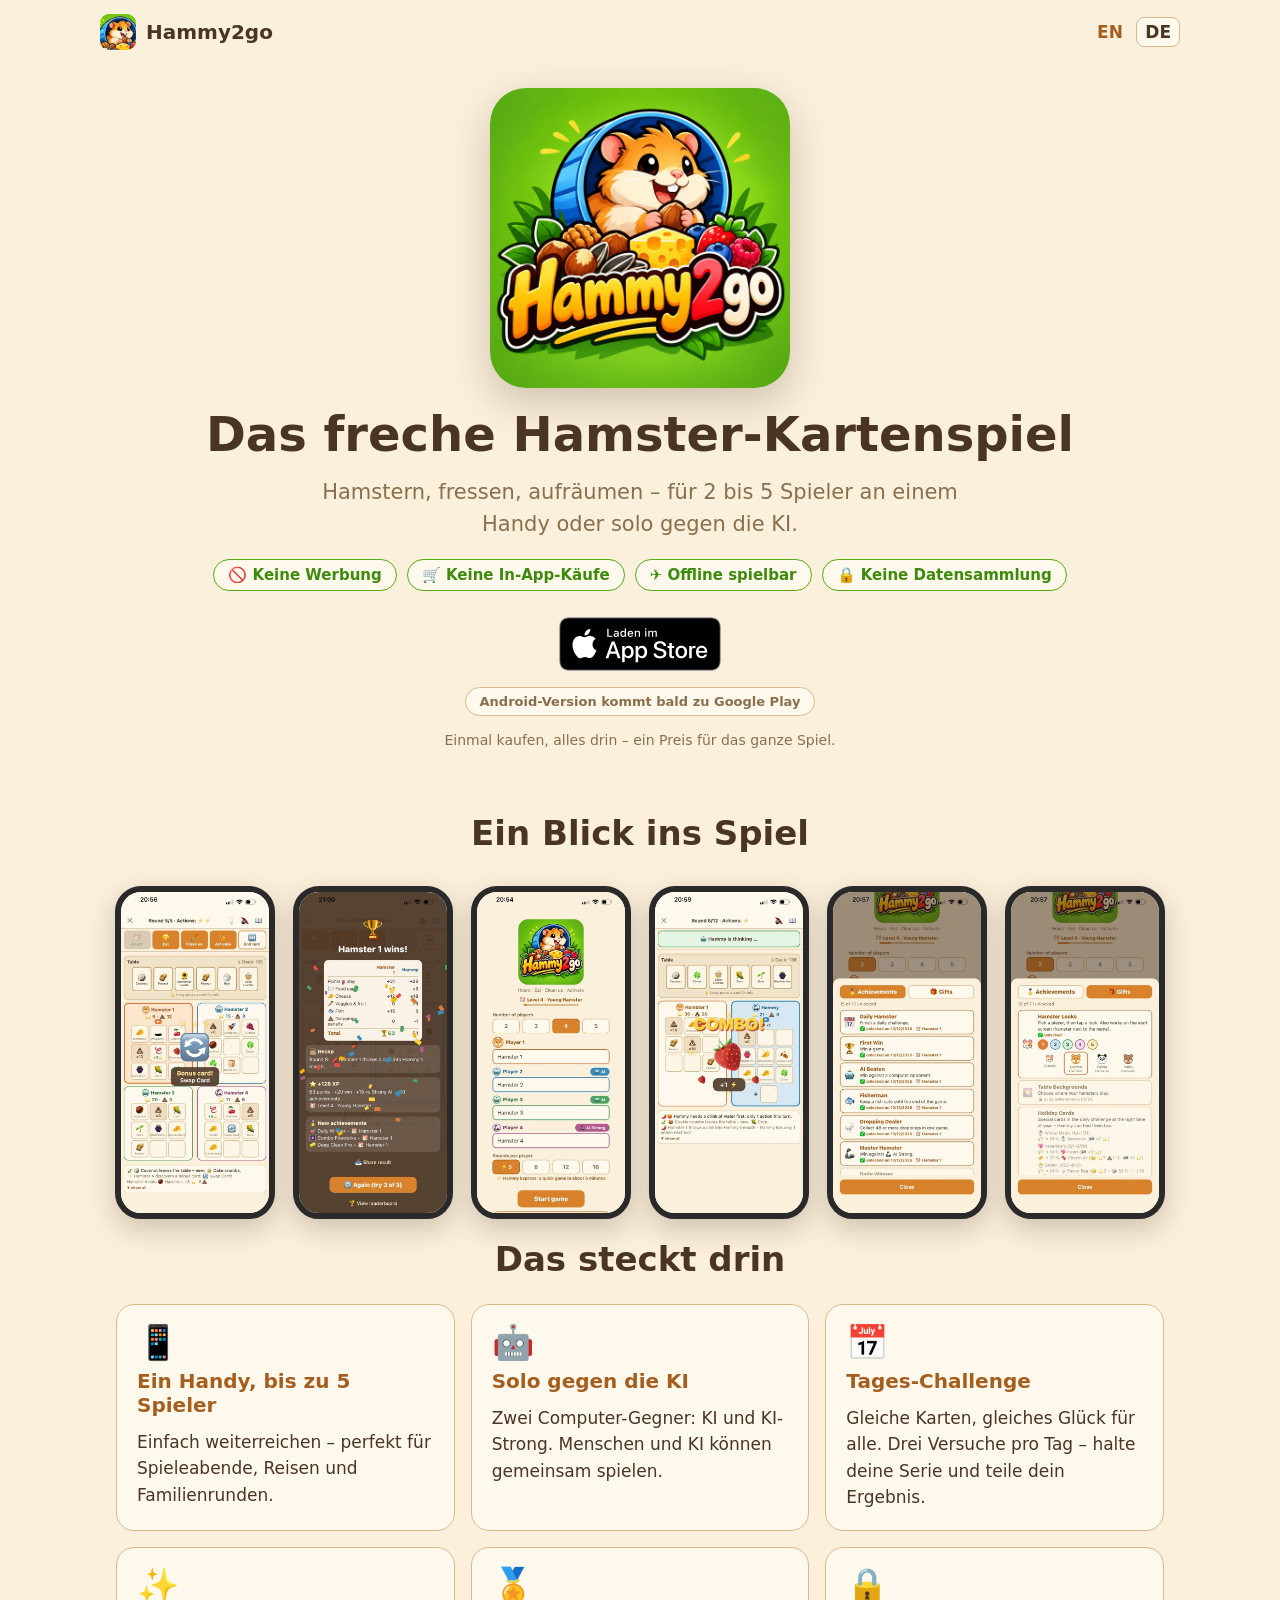
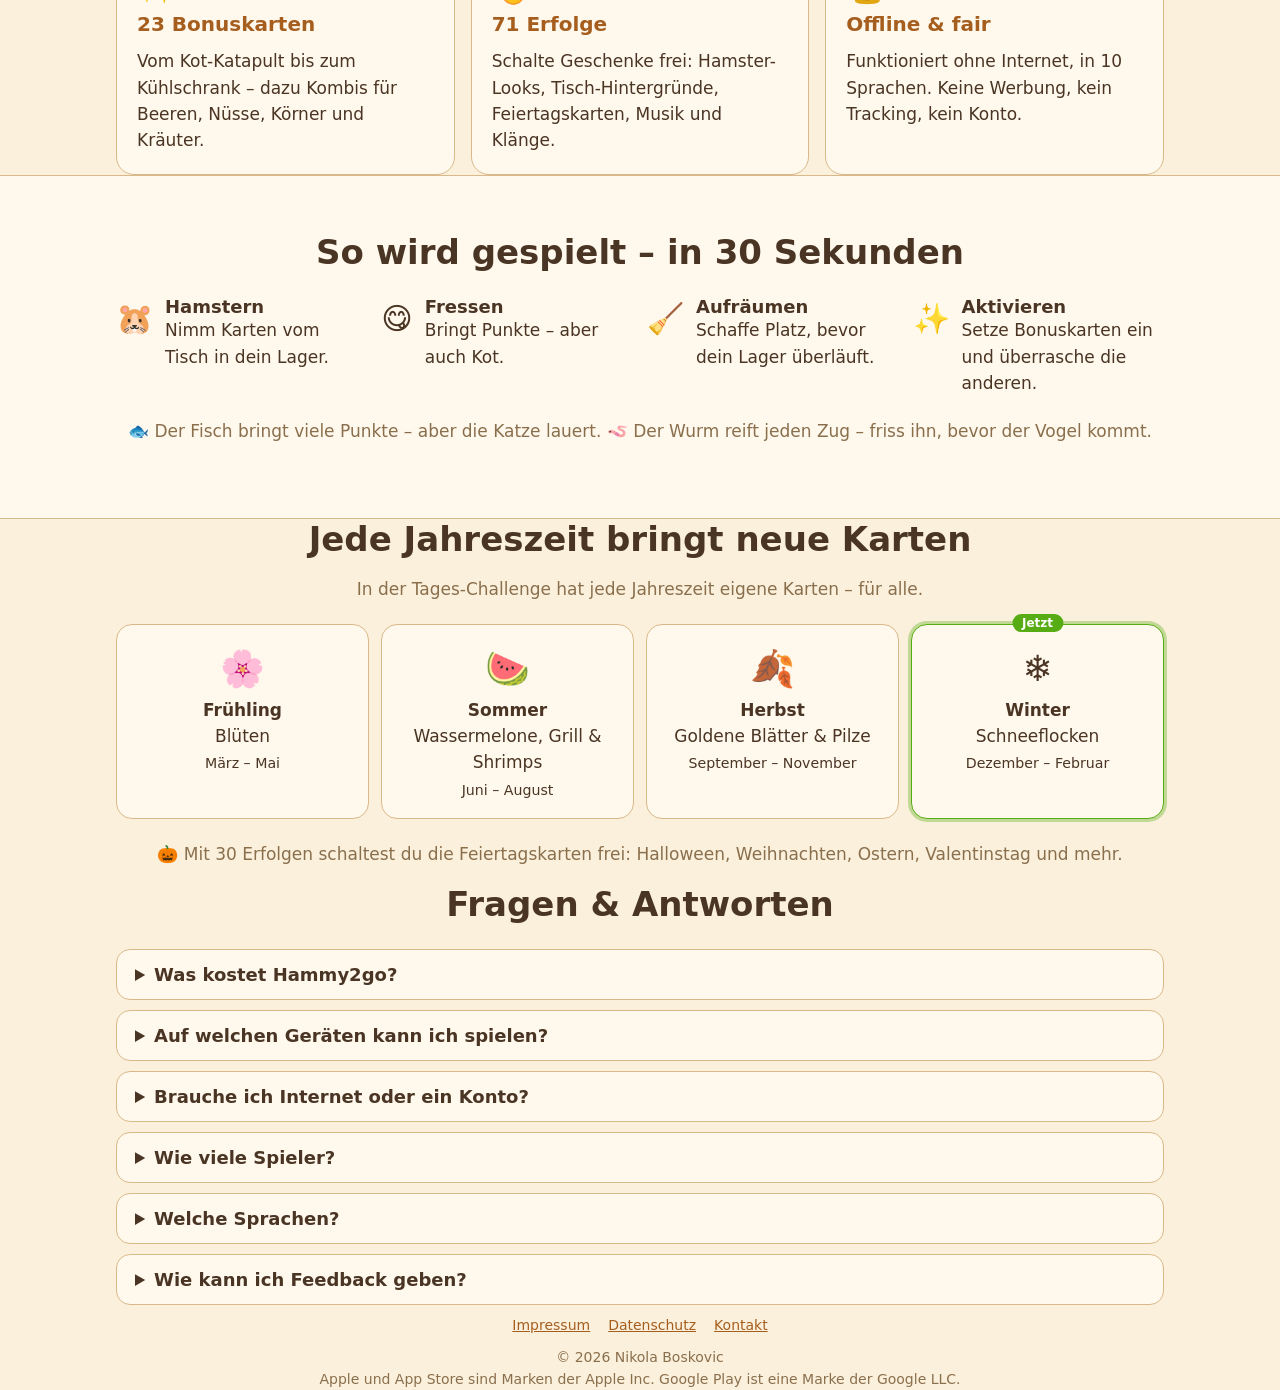
==== de/index.html @ e5826ff7 "Oben: Keine Werbung, keine In-App-Kaeufe, offline, keine Datensammlung; sitemap.xml und robots.txt C" ====
<!doctype html>
<html lang="de">
<head>
  <meta charset="utf-8">
  <meta name="viewport" content="width=device-width, initial-scale=1">
  <title>Hammy2go – das freche Hamster-Kartenspiel</title>
  <meta name="description" content="Hamstern, fressen, aufräumen: das freche Hamster-Kartenspiel für 1 bis 5 Spieler an einem Handy. Tages-Challenge, 23 Bonuskarten, offline, ohne Werbung.">
  <meta name="theme-color" content="#56ac12">
  <meta name="apple-itunes-app" content="app-id=6820655295">
  <link rel="canonical" href="https://hammy2go.com/de/">
  <link rel="alternate" hreflang="en" href="https://hammy2go.com/">
  <link rel="alternate" hreflang="de" href="https://hammy2go.com/de/">
  <link rel="alternate" hreflang="x-default" href="https://hammy2go.com/">
  <meta property="og:title" content="Hammy2go – das freche Hamster-Kartenspiel">
  <meta property="og:description" content="Hamstern, fressen, aufräumen: das freche Hamster-Kartenspiel für 1 bis 5 Spieler an einem Handy. Tages-Challenge, 23 Bonuskarten, offline, ohne Werbung.">
  <meta property="og:image" content="https://hammy2go.com/assets/og.png">
  <meta property="og:url" content="https://hammy2go.com/de/">
  <meta name="twitter:card" content="summary_large_image">
  <link rel="icon" type="image/png" sizes="32x32" href="../assets/favicon-32.png">
  <link rel="apple-touch-icon" href="../assets/icon-192.png">
  <link rel="stylesheet" href="../assets/style.css">
  
</head>
<body>
  <header class="wrap top">
    <a class="brand" href="../"><img src="../assets/icon-192.png" alt="">Hammy2go</a>
    <nav class="lang"><a href="../" hreflang="en">EN</a> <a href="../de/" hreflang="de" aria-current="true">DE</a></nav>
  </header>

  <main>
    <section class="hero wrap">
      <img class="logo" src="../assets/logo.png" alt="Hammy2go" width="300" height="300">
      <h1>Das freche Hamster-Kartenspiel</h1>
      <p class="lead">Hamstern, fressen, aufräumen – für 2 bis 5 Spieler an einem Handy oder solo gegen die KI.</p>
      <ul class="perks">
        <li><span aria-hidden="true">🚫</span> Keine Werbung</li>
        <li><span aria-hidden="true">🛒</span> Keine In-App-Käufe</li>
        <li><span aria-hidden="true">✈️</span> Offline spielbar</li>
        <li><span aria-hidden="true">🔒</span> Keine Datensammlung</li>
      </ul>
      <div class="stores">
        <a class="badge ios" href="https://apps.apple.com/app/id6820655295"><img src="../assets/badges/appstore-de.svg" alt="Laden im App Store" height="54"></a>
        <span class="badge android soon"><span class="soon-tag">Android-Version kommt bald zu Google Play</span></span>
      </div>
      <p class="price">Einmal kaufen, alles drin – ein Preis für das ganze Spiel.</p>
    </section>

    <section class="wrap" aria-labelledby="shots">
      <h2 id="shots">Ein Blick ins Spiel</h2>
      <div class="shots">
        <img src="../assets/shots/01.jpg" alt="Partie mit vier Hamstern" width="540" height="1171" loading="lazy">
        <img src="../assets/shots/02.jpg" alt="Sieg mit Konfetti" width="540" height="1171" loading="lazy">
        <img src="../assets/shots/03.jpg" alt="Startbildschirm" width="540" height="1171" loading="lazy">
        <img src="../assets/shots/04.jpg" alt="Beeren-Kombi" width="540" height="1171" loading="lazy">
        <img src="../assets/shots/05.jpg" alt="Erfolge" width="540" height="1171" loading="lazy">
        <img src="../assets/shots/06.jpg" alt="Geschenke" width="540" height="1171" loading="lazy">
      </div>
    </section>

    <section class="wrap" aria-labelledby="features">
      <h2 id="features">Das steckt drin</h2>
      <div class="grid">
        <div class="tile"><div class="em">📱</div><h3>Ein Handy, bis zu 5 Spieler</h3><p>Einfach weiterreichen – perfekt für Spieleabende, Reisen und Familienrunden.</p></div>
        <div class="tile"><div class="em">🤖</div><h3>Solo gegen die KI</h3><p>Zwei Computer-Gegner: KI und KI-Strong. Menschen und KI können gemeinsam spielen.</p></div>
        <div class="tile"><div class="em">📅</div><h3>Tages-Challenge</h3><p>Gleiche Karten, gleiches Glück für alle. Drei Versuche pro Tag – halte deine Serie und teile dein Ergebnis.</p></div>
        <div class="tile"><div class="em">✨</div><h3>23 Bonuskarten</h3><p>Vom Kot-Katapult bis zum Kühlschrank – dazu Kombis für Beeren, Nüsse, Körner und Kräuter.</p></div>
        <div class="tile"><div class="em">🏅</div><h3>71 Erfolge</h3><p>Schalte Geschenke frei: Hamster-Looks, Tisch-Hintergründe, Feiertagskarten, Musik und Klänge.</p></div>
        <div class="tile"><div class="em">🔒</div><h3>Offline & fair</h3><p>Funktioniert ohne Internet, in 10 Sprachen. Keine Werbung, kein Tracking, kein Konto.</p></div>
      </div>
    </section>

    <section class="howto" aria-labelledby="how">
      <div class="wrap">
        <h2 id="how">So wird gespielt – in 30 Sekunden</h2>
        <div class="steps">
          <div class="step"><span class="em">🐹</span><span><b>Hamstern</b>Nimm Karten vom Tisch in dein Lager.</span></div>
          <div class="step"><span class="em">😋</span><span><b>Fressen</b>Bringt Punkte – aber auch Kot.</span></div>
          <div class="step"><span class="em">🧹</span><span><b>Aufräumen</b>Schaffe Platz, bevor dein Lager überläuft.</span></div>
          <div class="step"><span class="em">✨</span><span><b>Aktivieren</b>Setze Bonuskarten ein und überrasche die anderen.</span></div>
        </div>
        <p class="note">🐟 Der Fisch bringt viele Punkte – aber die Katze lauert. 🪱 Der Wurm reift jeden Zug – friss ihn, bevor der Vogel kommt.</p>
      </div>
    </section>

    <section class="wrap" aria-labelledby="seasons">
      <h2 id="seasons">Jede Jahreszeit bringt neue Karten</h2>
      <p class="note" style="margin:-8px 0 22px">In der Tages-Challenge hat jede Jahreszeit eigene Karten – für alle.</p>
      <div class="seasons">
        <div class="season" data-season="spring"><span class="now-tag">Jetzt</span><div class="em">🌸</div><b>Frühling</b>Blüten<br><small>März – Mai</small></div>
        <div class="season" data-season="summer"><span class="now-tag">Jetzt</span><div class="em">🍉</div><b>Sommer</b>Wassermelone, Grill & Shrimps<br><small>Juni – August</small></div>
        <div class="season" data-season="autumn"><span class="now-tag">Jetzt</span><div class="em">🍂</div><b>Herbst</b>Goldene Blätter & Pilze<br><small>September – November</small></div>
        <div class="season" data-season="winter"><span class="now-tag">Jetzt</span><div class="em">❄️</div><b>Winter</b>Schneeflocken<br><small>Dezember – Februar</small></div>
      </div>
      <p class="note">🎃 Mit 30 Erfolgen schaltest du die Feiertagskarten frei: Halloween, Weihnachten, Ostern, Valentinstag und mehr.</p>
    </section>

    <section class="wrap" aria-labelledby="faq">
      <h2 id="faq">Fragen & Antworten</h2>
      <details><summary>Was kostet Hammy2go?</summary><p>Du kaufst es einmal (2,99 € in Deutschland, Preise je nach Land). Alles ist drin – keine Werbung, keine In-App-Käufe.</p></details>
      <details><summary>Auf welchen Geräten kann ich spielen?</summary><p>Hammy2go gibt es für das iPhone. Die Android-Version kommt bald zu Google Play.</p></details>
      <details><summary>Brauche ich Internet oder ein Konto?</summary><p>Nein. Hammy2go funktioniert komplett offline und erhebt keine Daten. Dein Fortschritt bleibt auf deinem Gerät.</p></details>
      <details><summary>Wie viele Spieler?</summary><p>1 bis 5: solo gegen die KI oder 2 bis 5 an einem Gerät – Menschen und KI lassen sich mischen.</p></details>
      <details><summary>Welche Sprachen?</summary><p>Deutsch, English, Srpski, Français, Español, Italiano, 日本語, Русский, Türkçe, 한국어. Das Spiel startet in der Sprache deines Handys.</p></details>
      <details><summary>Wie kann ich Feedback geben?</summary><p>Wir freuen uns über deine Nachricht: <a href="mailto:info@hammy2go.com">info@hammy2go.com</a></p></details>
    </section>
  </main>

  <footer class="wrap">
    <nav>
      <a href="https://farmaceutunemackoj.de/impressum/">Impressum</a>
      <a href="https://farmaceutunemackoj.github.io/hammy2go-privacy/">Datenschutz</a>
      <a href="mailto:info@hammy2go.com">Kontakt</a>
    </nav>
    <div>© 2026 Nikola Boskovic</div>
    <div>Apple und App Store sind Marken der Apple Inc. Google Play ist eine Marke der Google LLC.</div>
  </footer>
  <script src="../assets/site.js"></script>
</body>
</html>
---- assets/style.css ----
/* Hammy2go – Webseite. Farben wie im Spiel (src/ui/theme.ts). Keine externen Schriften. */
:root {
  --bg: #fbf0dc;
  --panel: #fff8ec;
  --border: #d9b98a;
  --accent: #d9822b;
  --accent-dark: #a65e1e;
  --green: #56ac12;
  --green-dark: #3e8a0c;
  --text: #4a3524;
  --text-soft: #8a6f4d;
  --round: ui-rounded, "SF Pro Rounded", "Hiragino Maru Gothic ProN", system-ui, -apple-system, "Segoe UI", Roboto, sans-serif;
  --sans: system-ui, -apple-system, "Segoe UI", Roboto, Helvetica, Arial, sans-serif;
}
* { box-sizing: border-box; }
html { scroll-behavior: smooth; }
body { margin: 0; background: var(--bg); color: var(--text); font: 17px/1.55 var(--sans); }
a { color: var(--accent-dark); }
img { max-width: 100%; height: auto; display: block; }
.wrap { max-width: 1080px; margin: 0 auto; padding: 0 16px; }
h1, h2, h3 { font-family: var(--round); line-height: 1.2; margin: 0 0 12px; }
h2 { font-size: clamp(26px, 4vw, 34px); text-align: center; margin-bottom: 24px; }
section { padding: 56px 0; }

/* Kopfleiste */
.top { display: flex; justify-content: space-between; align-items: center; padding: 14px 0; }
.brand { display: flex; align-items: center; gap: 10px; font: 800 20px var(--round); color: var(--text); text-decoration: none; }
.brand img { width: 36px; height: 36px; border-radius: 9px; }
.lang a { font-weight: 700; text-decoration: none; padding: 4px 8px; border-radius: 8px; }
.lang a[aria-current="true"] { background: var(--panel); border: 1.5px solid var(--border); color: var(--text); }

/* Start */
.hero { text-align: center; padding: 24px 0 48px; }
.hero .logo { width: min(300px, 70vw); margin: 0 auto 18px; border-radius: 36px; box-shadow: 0 14px 40px rgba(74, 53, 36, 0.25); }
.hero h1 { font-size: clamp(30px, 5.5vw, 48px); }
.hero p.lead { font-size: clamp(18px, 2.4vw, 21px); color: var(--text-soft); max-width: 640px; margin: 0 auto 26px; }
.perks { list-style: none; padding: 0; margin: -8px auto 26px; display: flex; flex-wrap: wrap; justify-content: center; gap: 8px 10px; max-width: 860px; }
.perks li { background: var(--panel); border: 1.5px solid var(--green); color: var(--green-dark); border-radius: 99px;
  padding: 6px 14px; font: 800 15px var(--round); white-space: nowrap; }
.stores { display: flex; flex-wrap: wrap; gap: 16px 20px; justify-content: center; align-items: flex-start; }
.badge { display: inline-flex; flex-direction: column; align-items: center; gap: 6px; text-decoration: none; }
.badge img { height: 54px; width: auto; border-radius: 9px; }
.badge.highlight img { box-shadow: 0 0 0 4px rgba(86, 172, 18, 0.5); }
.soon-tag { font: 700 13px var(--round); color: var(--text-soft); }
.badge.soon { flex-basis: 100%; }
.badge.soon .soon-tag { background: var(--panel); border: 1.5px solid var(--border); border-radius: 99px; padding: 6px 14px; }
.badge.soon.highlight .soon-tag { border-color: var(--green); }
.price { margin-top: 14px; font-size: 14px; color: var(--text-soft); }

/* Screenshots */
.shots { display: flex; gap: 18px; overflow-x: auto; scroll-snap-type: x mandatory; padding: 8px 16px 20px; margin: 0 -16px; }
.shots img { width: 230px; flex: 0 0 auto; scroll-snap-align: center; border-radius: 26px; border: 6px solid #2a2a2a;
  box-shadow: 0 10px 28px rgba(74, 53, 36, 0.25); background: #2a2a2a; }
@media (min-width: 1100px) { .shots { justify-content: center; overflow: visible; } .shots img { width: 160px; } }

/* Kacheln */
.grid { display: grid; gap: 16px; grid-template-columns: repeat(auto-fit, minmax(280px, 1fr)); }
.tile { background: var(--panel); border: 1.5px solid var(--border); border-radius: 18px; padding: 20px; }
.tile .em { font-size: 34px; line-height: 1; margin-bottom: 10px; }
.tile h3 { font-size: 20px; color: var(--accent-dark); }
.tile p { margin: 0; }

/* So wird gespielt */
.howto { background: var(--panel); border-top: 1.5px solid var(--border); border-bottom: 1.5px solid var(--border); }
.steps { display: grid; gap: 14px; grid-template-columns: repeat(auto-fit, minmax(210px, 1fr)); }
.step { display: flex; gap: 12px; align-items: flex-start; }
.step .em { font-size: 30px; }
.step b { display: block; font: 800 18px var(--round); }
.note { text-align: center; margin-top: 22px; color: var(--text-soft); }

/* Jahreszeiten */
.seasons { display: grid; gap: 12px; grid-template-columns: repeat(auto-fit, minmax(150px, 1fr)); }
.season { text-align: center; background: var(--panel); border: 1.5px solid var(--border); border-radius: 16px; padding: 16px 10px; position: relative; }
.season .em { font-size: 36px; }
.season b { display: block; font-family: var(--round); }
.season.now { border-color: var(--green); box-shadow: 0 0 0 3px rgba(86, 172, 18, 0.35); }
.season .now-tag { display: none; position: absolute; top: -11px; left: 50%; transform: translateX(-50%); background: var(--green);
  color: #fff; font: 800 12px var(--round); padding: 2px 10px; border-radius: 99px; }
.season.now .now-tag { display: block; }

/* Fragen */
details { background: var(--panel); border: 1.5px solid var(--border); border-radius: 14px; padding: 14px 18px; margin-bottom: 10px; }
summary { cursor: pointer; font: 800 18px var(--round); }
details p { margin: 10px 0 0; }

/* Fuß */
footer { padding: 30px 0 40px; text-align: center; color: var(--text-soft); font-size: 14px; }
footer nav { display: flex; flex-wrap: wrap; justify-content: center; gap: 6px 18px; margin-bottom: 10px; }
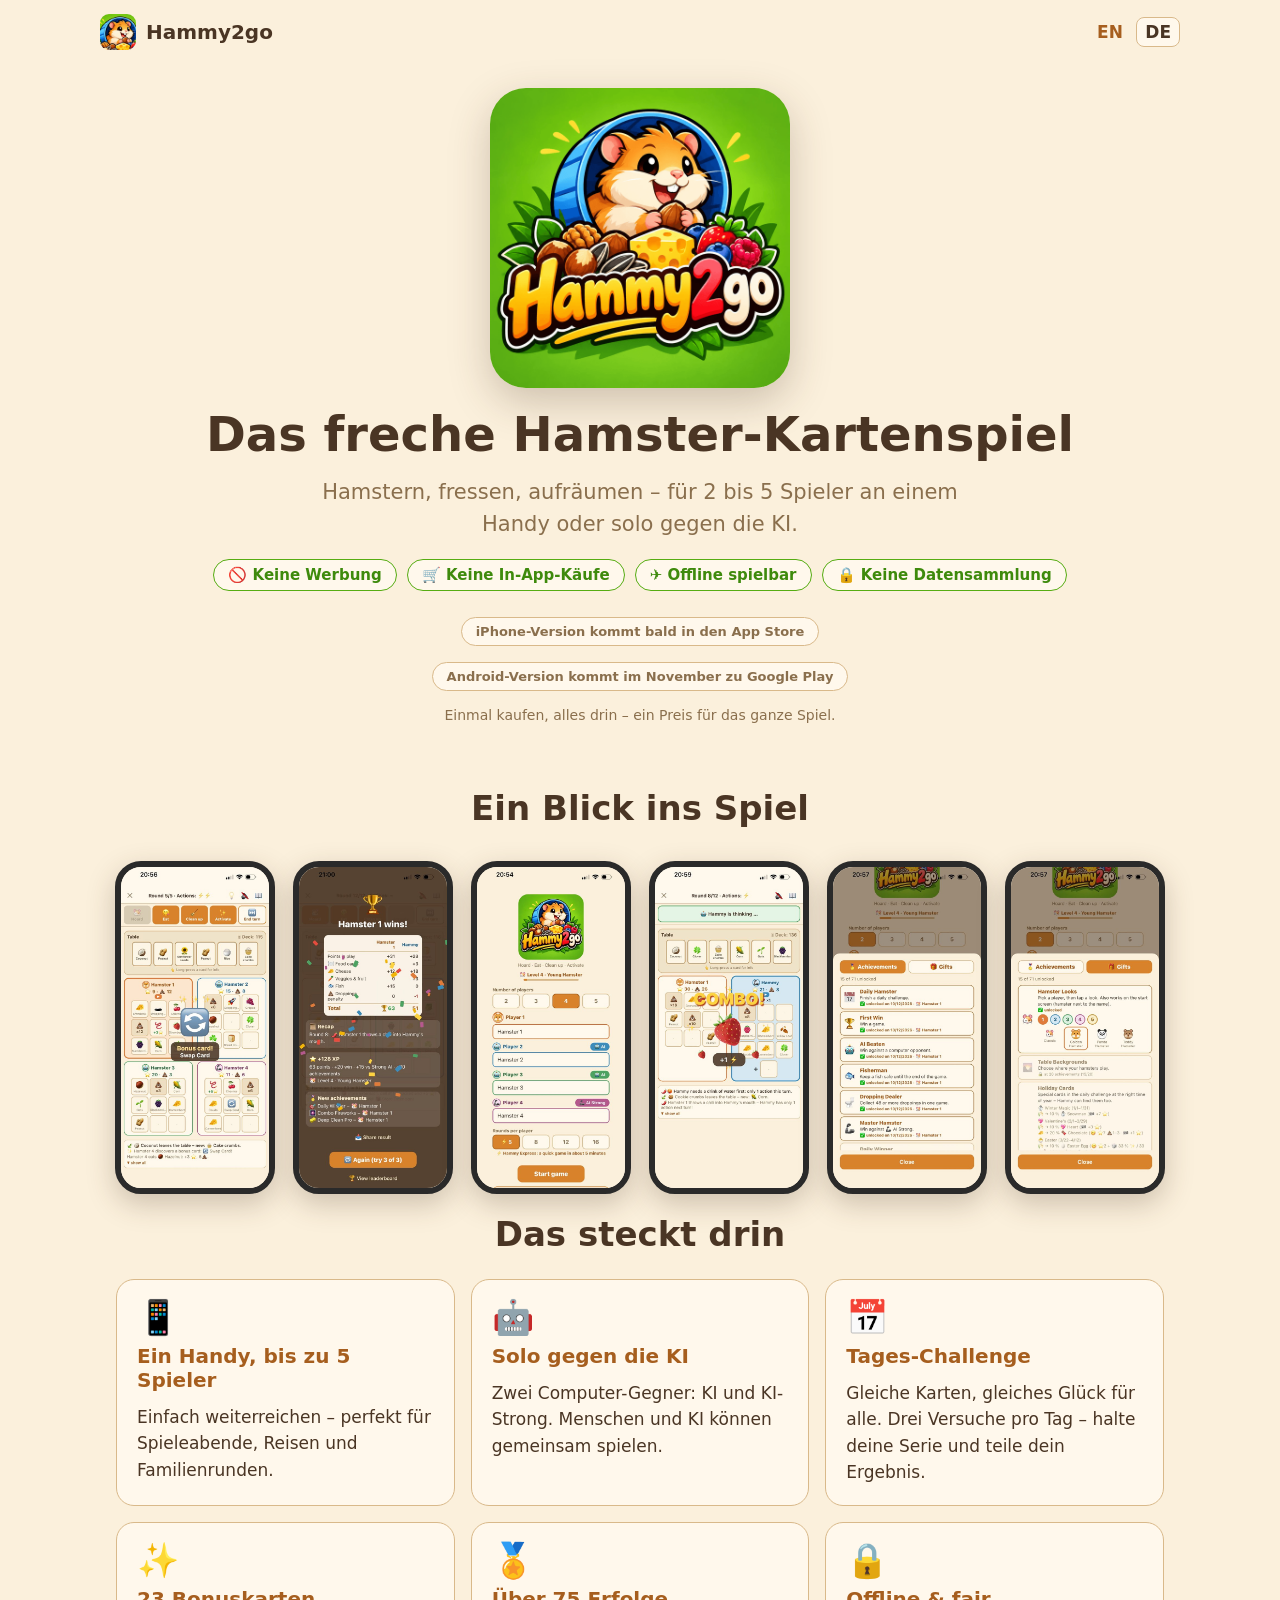
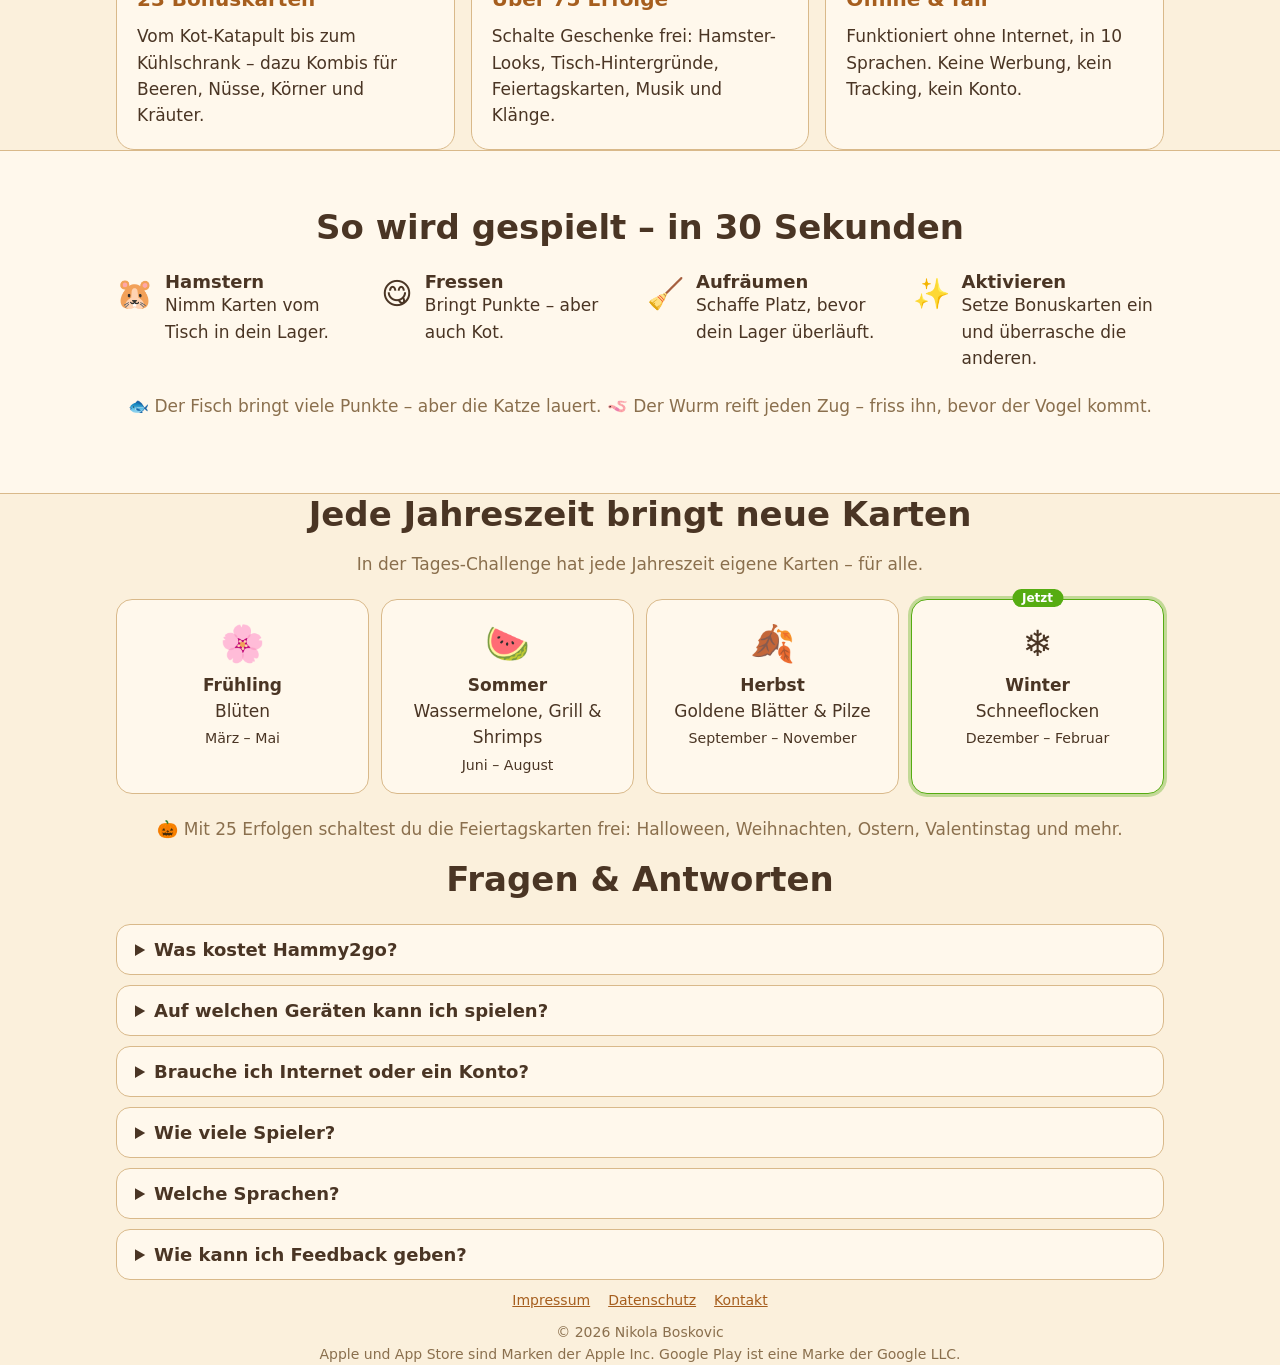
==== commit a7fd4075: "Aktueller Stand: App Store bald, Android im November, über 75 Erfolge - iPhone: Hinweis "kommt bald " ====
--- a/de/index.html
+++ b/de/index.html
@@ -39,8 +39,8 @@
         <li><span aria-hidden="true">🔒</span> Keine Datensammlung</li>
       </ul>
       <div class="stores">
-        <a class="badge ios" href="https://apps.apple.com/app/id6820655295"><img src="../assets/badges/appstore-de.svg" alt="Laden im App Store" height="54"></a>
-        <span class="badge android soon"><span class="soon-tag">Android-Version kommt bald zu Google Play</span></span>
+        <span class="badge ios soon"><span class="soon-tag">iPhone-Version kommt bald in den App Store</span></span>
+        <span class="badge android soon"><span class="soon-tag">Android-Version kommt im November zu Google Play</span></span>
       </div>
       <p class="price">Einmal kaufen, alles drin – ein Preis für das ganze Spiel.</p>
     </section>
@@ -64,7 +64,7 @@
         <div class="tile"><div class="em">🤖</div><h3>Solo gegen die KI</h3><p>Zwei Computer-Gegner: KI und KI-Strong. Menschen und KI können gemeinsam spielen.</p></div>
         <div class="tile"><div class="em">📅</div><h3>Tages-Challenge</h3><p>Gleiche Karten, gleiches Glück für alle. Drei Versuche pro Tag – halte deine Serie und teile dein Ergebnis.</p></div>
         <div class="tile"><div class="em">✨</div><h3>23 Bonuskarten</h3><p>Vom Kot-Katapult bis zum Kühlschrank – dazu Kombis für Beeren, Nüsse, Körner und Kräuter.</p></div>
-        <div class="tile"><div class="em">🏅</div><h3>71 Erfolge</h3><p>Schalte Geschenke frei: Hamster-Looks, Tisch-Hintergründe, Feiertagskarten, Musik und Klänge.</p></div>
+        <div class="tile"><div class="em">🏅</div><h3>Über 75 Erfolge</h3><p>Schalte Geschenke frei: Hamster-Looks, Tisch-Hintergründe, Feiertagskarten, Musik und Klänge.</p></div>
         <div class="tile"><div class="em">🔒</div><h3>Offline & fair</h3><p>Funktioniert ohne Internet, in 10 Sprachen. Keine Werbung, kein Tracking, kein Konto.</p></div>
       </div>
     </section>
@@ -91,13 +91,13 @@
         <div class="season" data-season="autumn"><span class="now-tag">Jetzt</span><div class="em">🍂</div><b>Herbst</b>Goldene Blätter & Pilze<br><small>September – November</small></div>
         <div class="season" data-season="winter"><span class="now-tag">Jetzt</span><div class="em">❄️</div><b>Winter</b>Schneeflocken<br><small>Dezember – Februar</small></div>
       </div>
-      <p class="note">🎃 Mit 30 Erfolgen schaltest du die Feiertagskarten frei: Halloween, Weihnachten, Ostern, Valentinstag und mehr.</p>
+      <p class="note">🎃 Mit 25 Erfolgen schaltest du die Feiertagskarten frei: Halloween, Weihnachten, Ostern, Valentinstag und mehr.</p>
     </section>
 
     <section class="wrap" aria-labelledby="faq">
       <h2 id="faq">Fragen & Antworten</h2>
       <details><summary>Was kostet Hammy2go?</summary><p>Du kaufst es einmal (2,99 € in Deutschland, Preise je nach Land). Alles ist drin – keine Werbung, keine In-App-Käufe.</p></details>
-      <details><summary>Auf welchen Geräten kann ich spielen?</summary><p>Hammy2go gibt es für das iPhone. Die Android-Version kommt bald zu Google Play.</p></details>
+      <details><summary>Auf welchen Geräten kann ich spielen?</summary><p>Hammy2go erscheint in Kürze für das iPhone (App Store) und im November für Android (Google Play).</p></details>
       <details><summary>Brauche ich Internet oder ein Konto?</summary><p>Nein. Hammy2go funktioniert komplett offline und erhebt keine Daten. Dein Fortschritt bleibt auf deinem Gerät.</p></details>
       <details><summary>Wie viele Spieler?</summary><p>1 bis 5: solo gegen die KI oder 2 bis 5 an einem Gerät – Menschen und KI lassen sich mischen.</p></details>
       <details><summary>Welche Sprachen?</summary><p>Deutsch, English, Srpski, Français, Español, Italiano, 日本語, Русский, Türkçe, 한국어. Das Spiel startet in der Sprache deines Handys.</p></details>
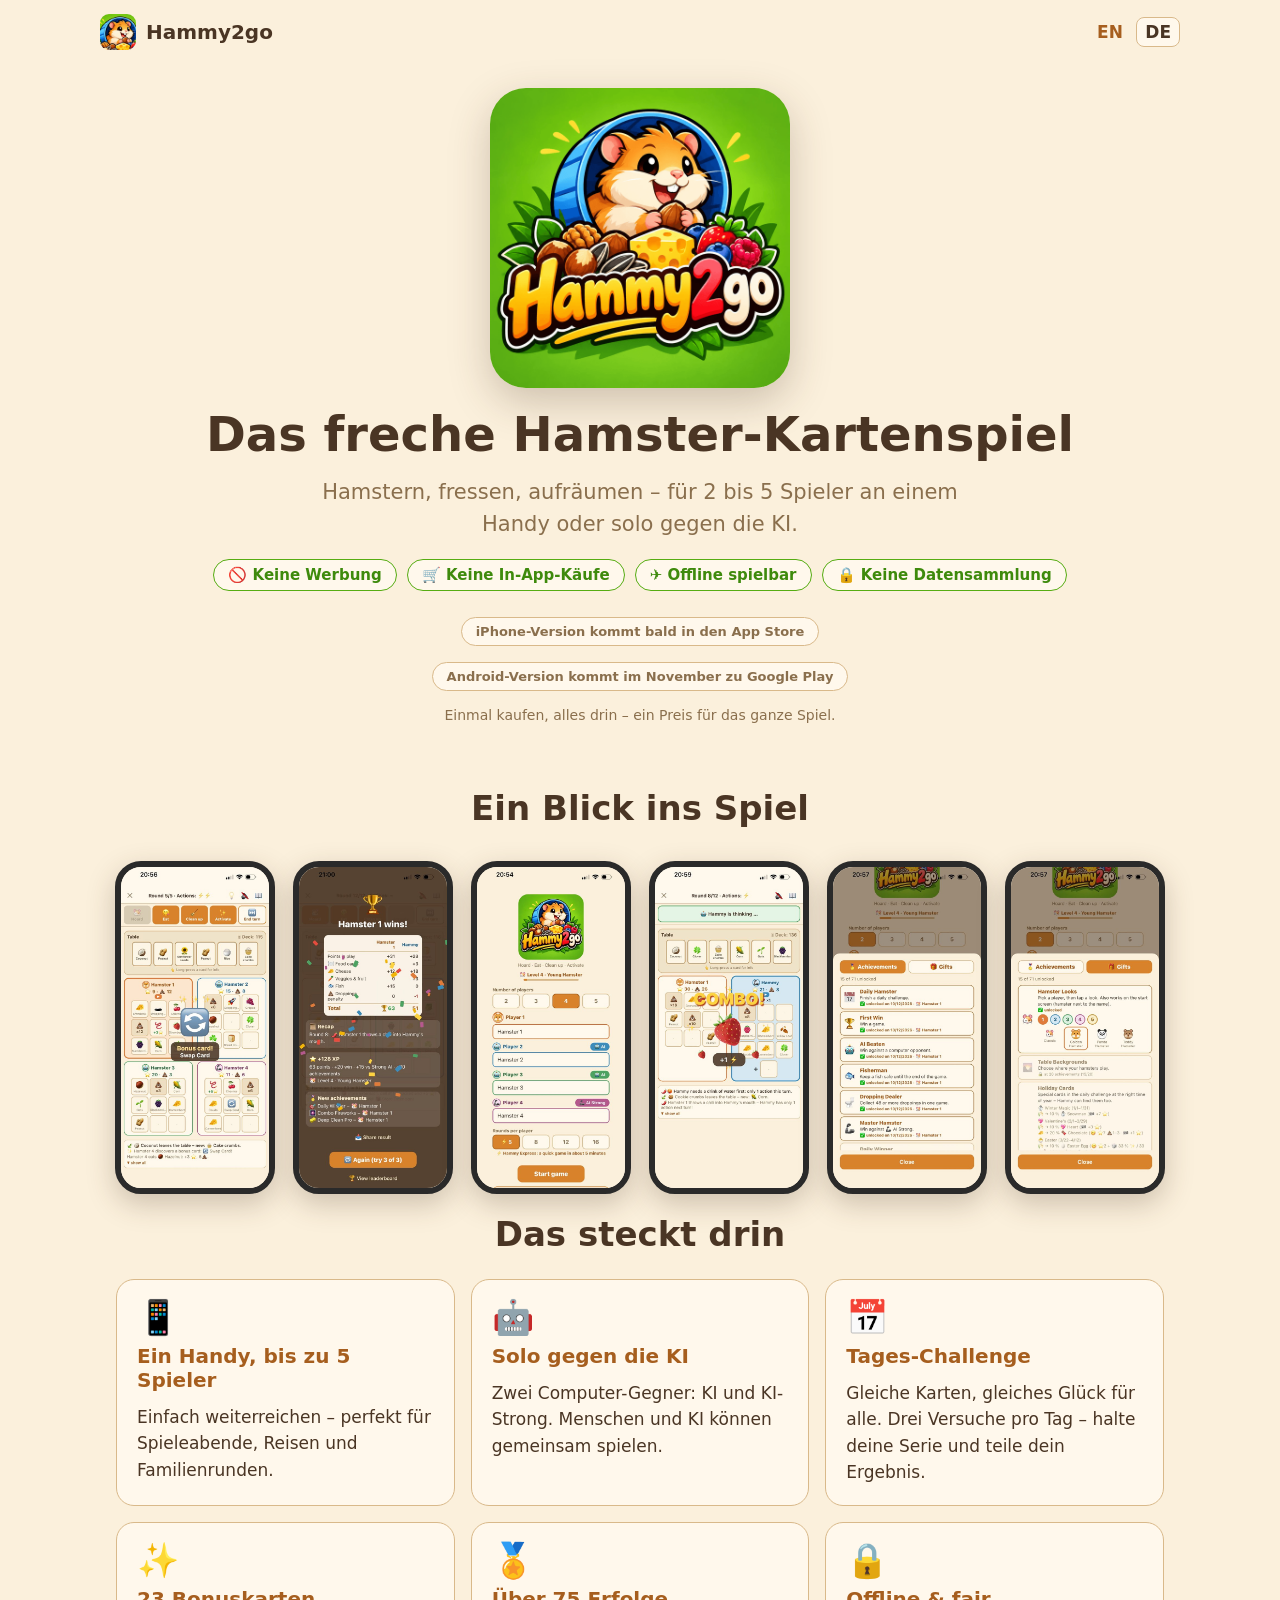
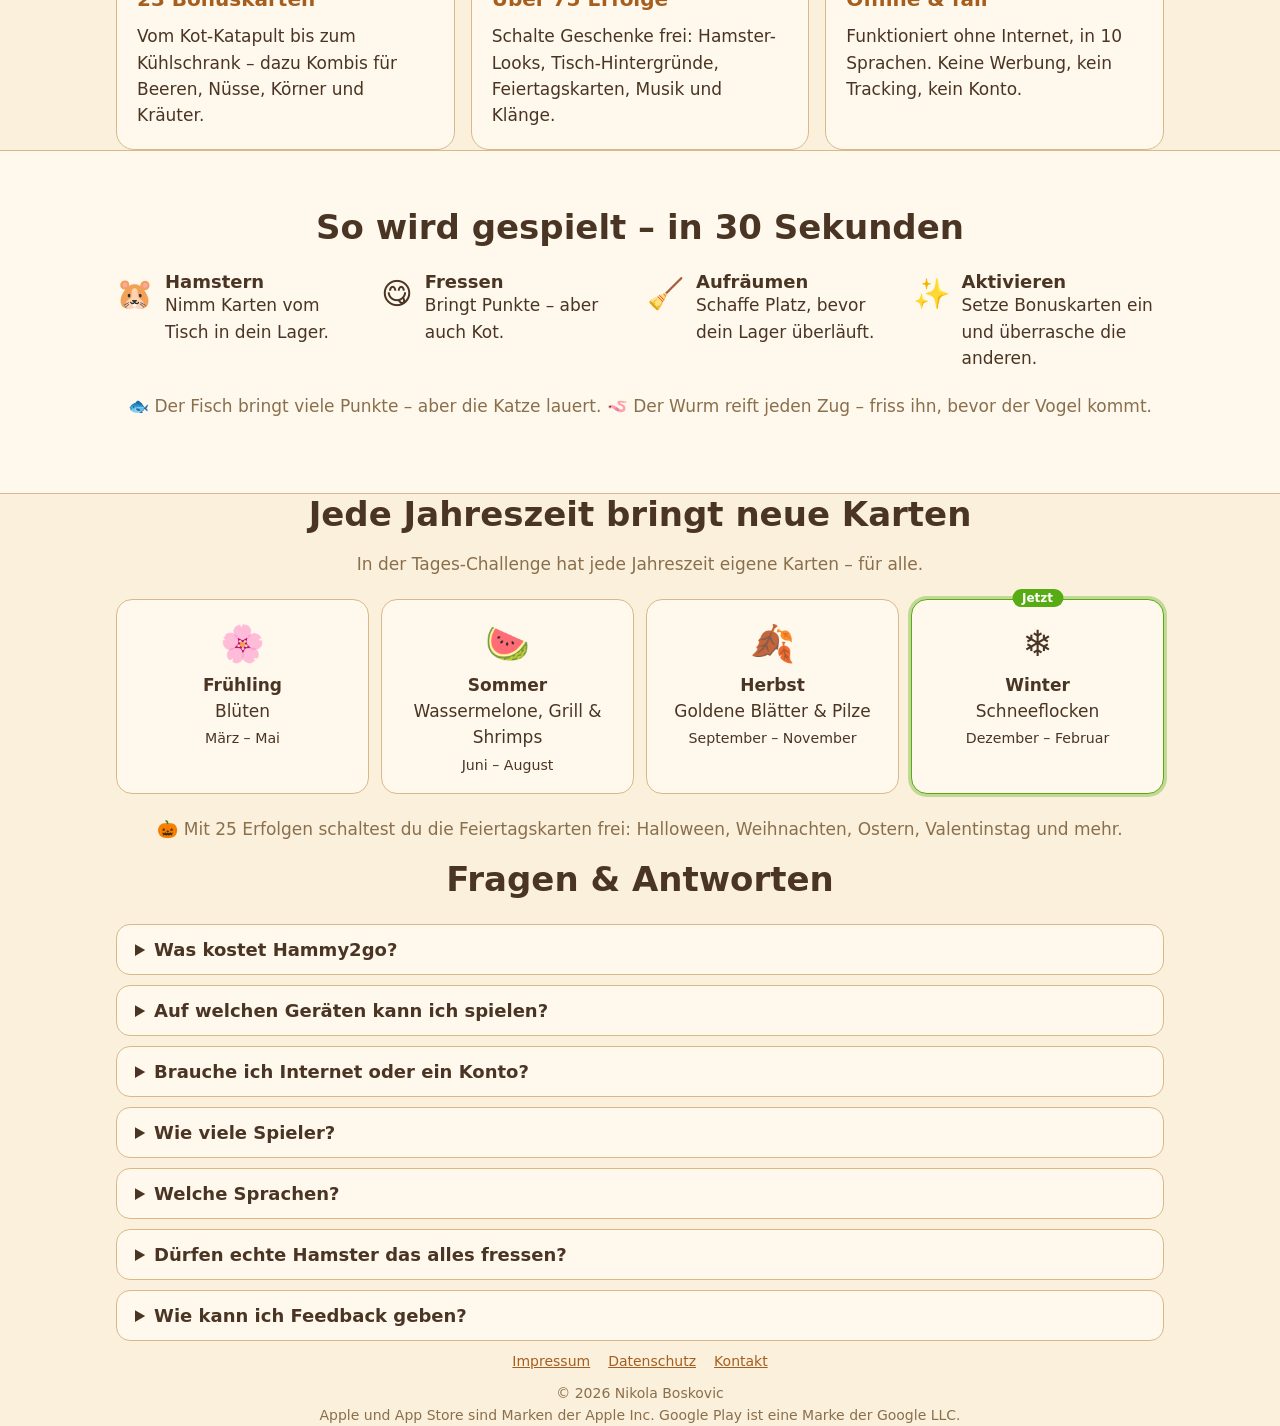
==== commit e7401dff: "FAQ: Duerfen echte Hamster das alles fressen? (EN/DE) Hinweis: Hammy ist ein Comic-Hamster – echte H" ====
--- a/de/index.html
+++ b/de/index.html
@@ -101,6 +101,7 @@
       <details><summary>Brauche ich Internet oder ein Konto?</summary><p>Nein. Hammy2go funktioniert komplett offline und erhebt keine Daten. Dein Fortschritt bleibt auf deinem Gerät.</p></details>
       <details><summary>Wie viele Spieler?</summary><p>1 bis 5: solo gegen die KI oder 2 bis 5 an einem Gerät – Menschen und KI lassen sich mischen.</p></details>
       <details><summary>Welche Sprachen?</summary><p>Deutsch, English, Srpski, Français, Español, Italiano, 日本語, Русский, Türkçe, 한국어. Das Spiel startet in der Sprache deines Handys.</p></details>
+      <details><summary>Dürfen echte Hamster das alles fressen?</summary><p>Nein! Hammy ist ein Comic-Hamster. Echte Hamster vertragen keine Schokolade, keinen Alkohol, nichts Süßes oder Salziges und keine Zitrusfrüchte – frag im Zweifel deine Tierarztpraxis.</p></details>
       <details><summary>Wie kann ich Feedback geben?</summary><p>Wir freuen uns über deine Nachricht: <a href="mailto:info@hammy2go.com">info@hammy2go.com</a></p></details>
     </section>
   </main>
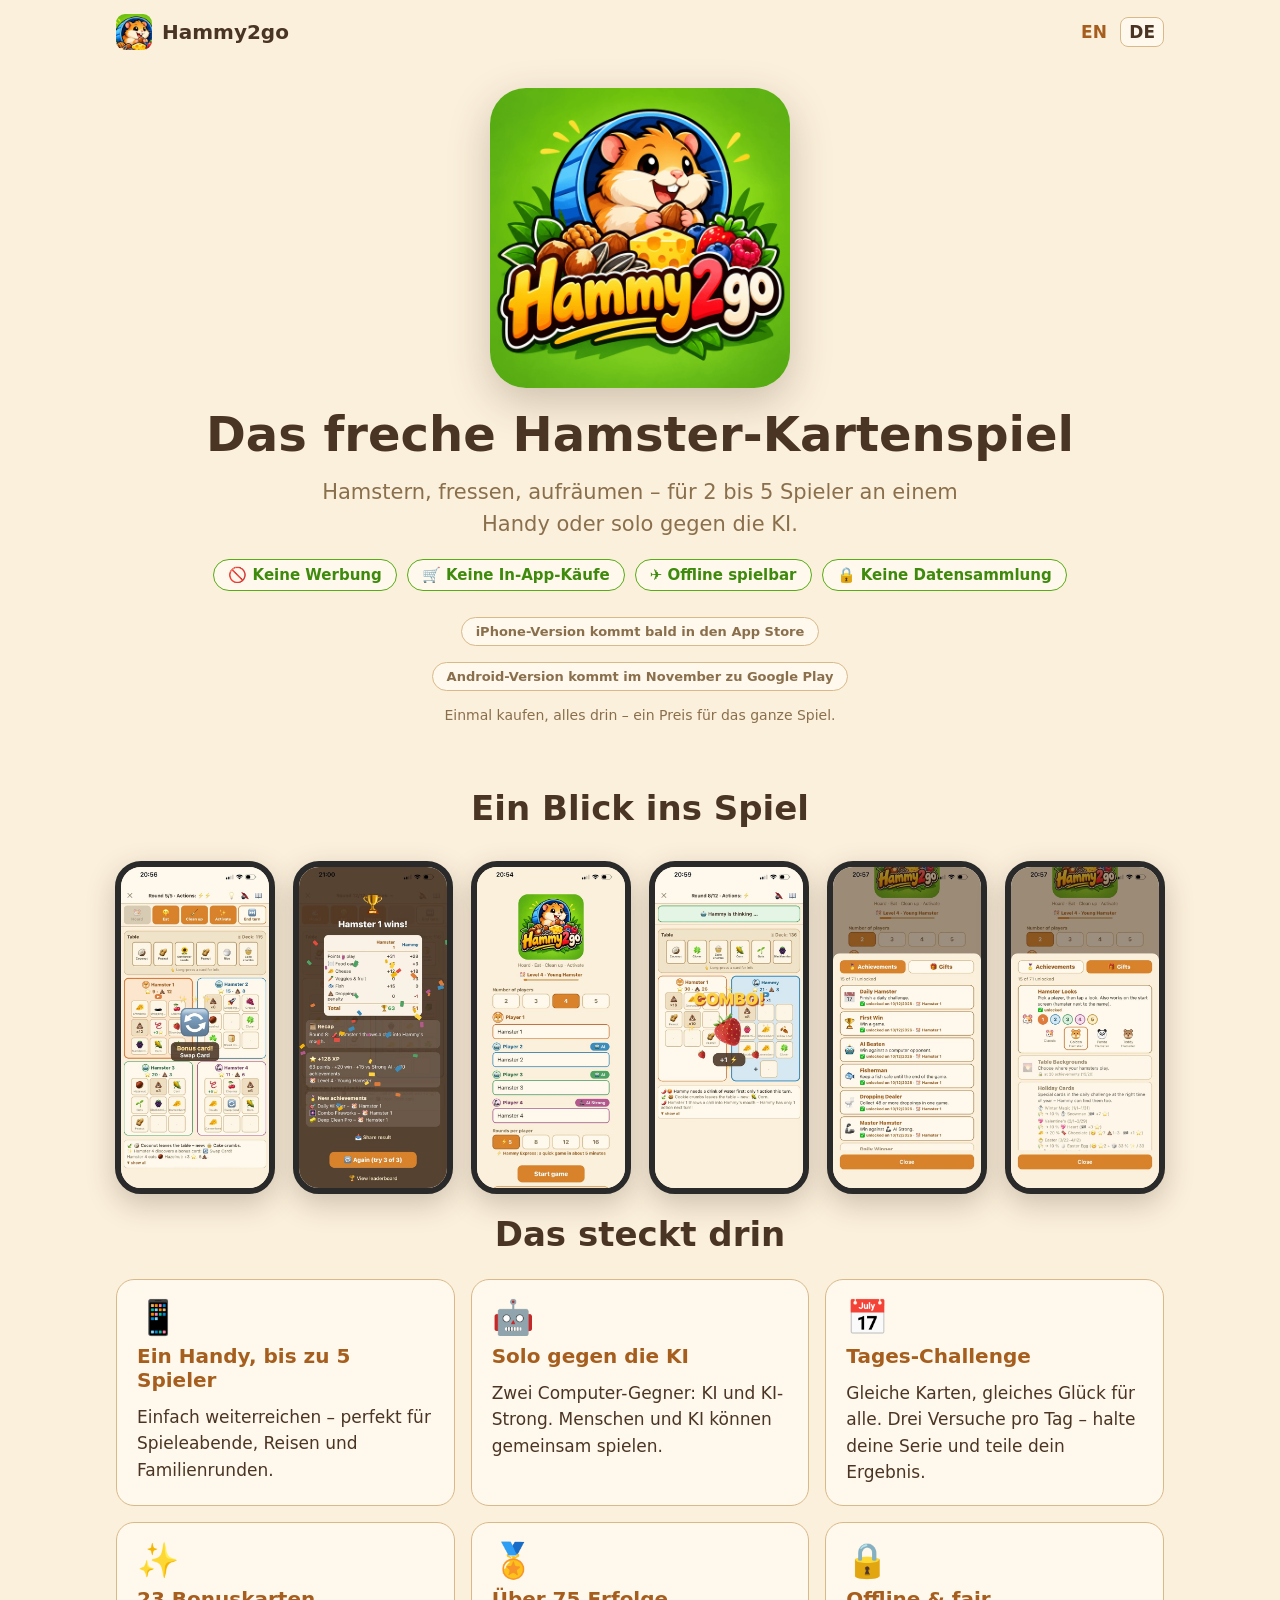
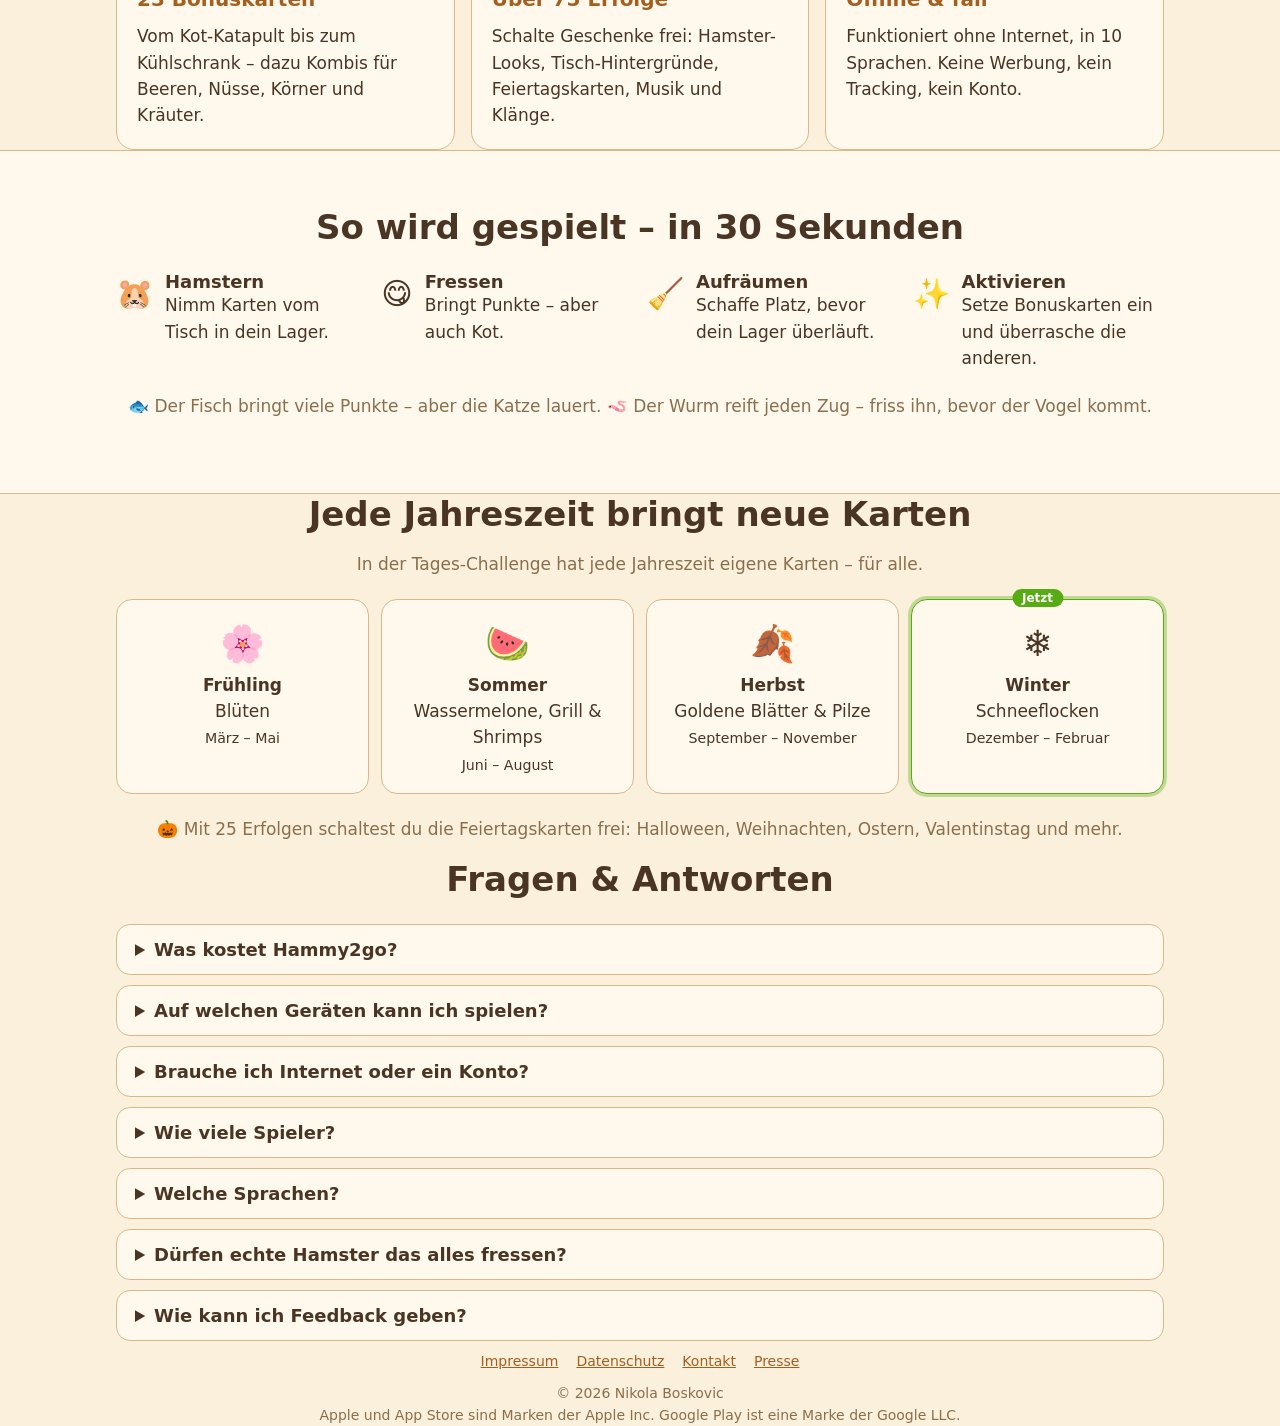
==== commit 03adb42d: "Presse-Seite (EN /press/, DE /de/presse/) + 16 px Rand am Handy Fakten, Texte und Bilder zum Downloa" ====
--- a/de/index.html
+++ b/de/index.html
@@ -111,6 +111,7 @@
       <a href="https://farmaceutunemackoj.de/impressum/">Impressum</a>
       <a href="https://farmaceutunemackoj.github.io/hammy2go-privacy/">Datenschutz</a>
       <a href="mailto:info@hammy2go.com">Kontakt</a>
+      <a href="../de/presse/">Presse</a>
     </nav>
     <div>© 2026 Nikola Boskovic</div>
     <div>Apple und App Store sind Marken der Apple Inc. Google Play ist eine Marke der Google LLC.</div>
--- a/assets/style.css
+++ b/assets/style.css
@@ -23,14 +23,14 @@
 section { padding: 56px 0; }
 
 /* Kopfleiste */
-.top { display: flex; justify-content: space-between; align-items: center; padding: 14px 0; }
+.top { display: flex; justify-content: space-between; align-items: center; padding-top: 14px; padding-bottom: 14px; }
 .brand { display: flex; align-items: center; gap: 10px; font: 800 20px var(--round); color: var(--text); text-decoration: none; }
 .brand img { width: 36px; height: 36px; border-radius: 9px; }
 .lang a { font-weight: 700; text-decoration: none; padding: 4px 8px; border-radius: 8px; }
 .lang a[aria-current="true"] { background: var(--panel); border: 1.5px solid var(--border); color: var(--text); }
 
 /* Start */
-.hero { text-align: center; padding: 24px 0 48px; }
+.hero { text-align: center; padding-top: 24px; padding-bottom: 48px; }
 .hero .logo { width: min(300px, 70vw); margin: 0 auto 18px; border-radius: 36px; box-shadow: 0 14px 40px rgba(74, 53, 36, 0.25); }
 .hero h1 { font-size: clamp(30px, 5.5vw, 48px); }
 .hero p.lead { font-size: clamp(18px, 2.4vw, 21px); color: var(--text-soft); max-width: 640px; margin: 0 auto 26px; }
@@ -83,6 +83,23 @@
 summary { cursor: pointer; font: 800 18px var(--round); }
 details p { margin: 10px 0 0; }
 
+/* Presse */
+.press .hero { padding-bottom: 8px; }
+.press section { padding-top: 36px; padding-bottom: 36px; }
+.facts { display: grid; grid-template-columns: max-content 1fr; gap: 8px 20px; max-width: 760px; margin: 0 auto;
+  background: var(--panel); border: 1.5px solid var(--border); border-radius: 18px; padding: 20px 24px; }
+.facts dt { font: 800 16px var(--round); color: var(--accent-dark); }
+.facts dd { margin: 0; }
+@media (max-width: 560px) { .facts { grid-template-columns: 1fr; gap: 2px; } .facts dd { margin-bottom: 10px; } }
+.press-text p { max-width: 760px; margin: 0 auto 14px; }
+.press-text h2 + p { margin-top: -6px; }
+.press-text p + h2 { margin-top: 36px; }
+.downloads { display: grid; gap: 16px; grid-template-columns: repeat(auto-fill, minmax(150px, 1fr)); }
+.dl { display: flex; flex-direction: column; align-items: center; gap: 4px; text-align: center; text-decoration: none; color: var(--text);
+  background: var(--panel); border: 1.5px solid var(--border); border-radius: 16px; padding: 12px; font-size: 14px; }
+.dl img { height: 140px; width: auto; max-width: 100%; object-fit: contain; border-radius: 10px; margin-bottom: 6px; }
+.dl small { color: var(--text-soft); }
+
 /* Fuß */
 footer { padding: 30px 0 40px; text-align: center; color: var(--text-soft); font-size: 14px; }
 footer nav { display: flex; flex-wrap: wrap; justify-content: center; gap: 6px 18px; margin-bottom: 10px; }
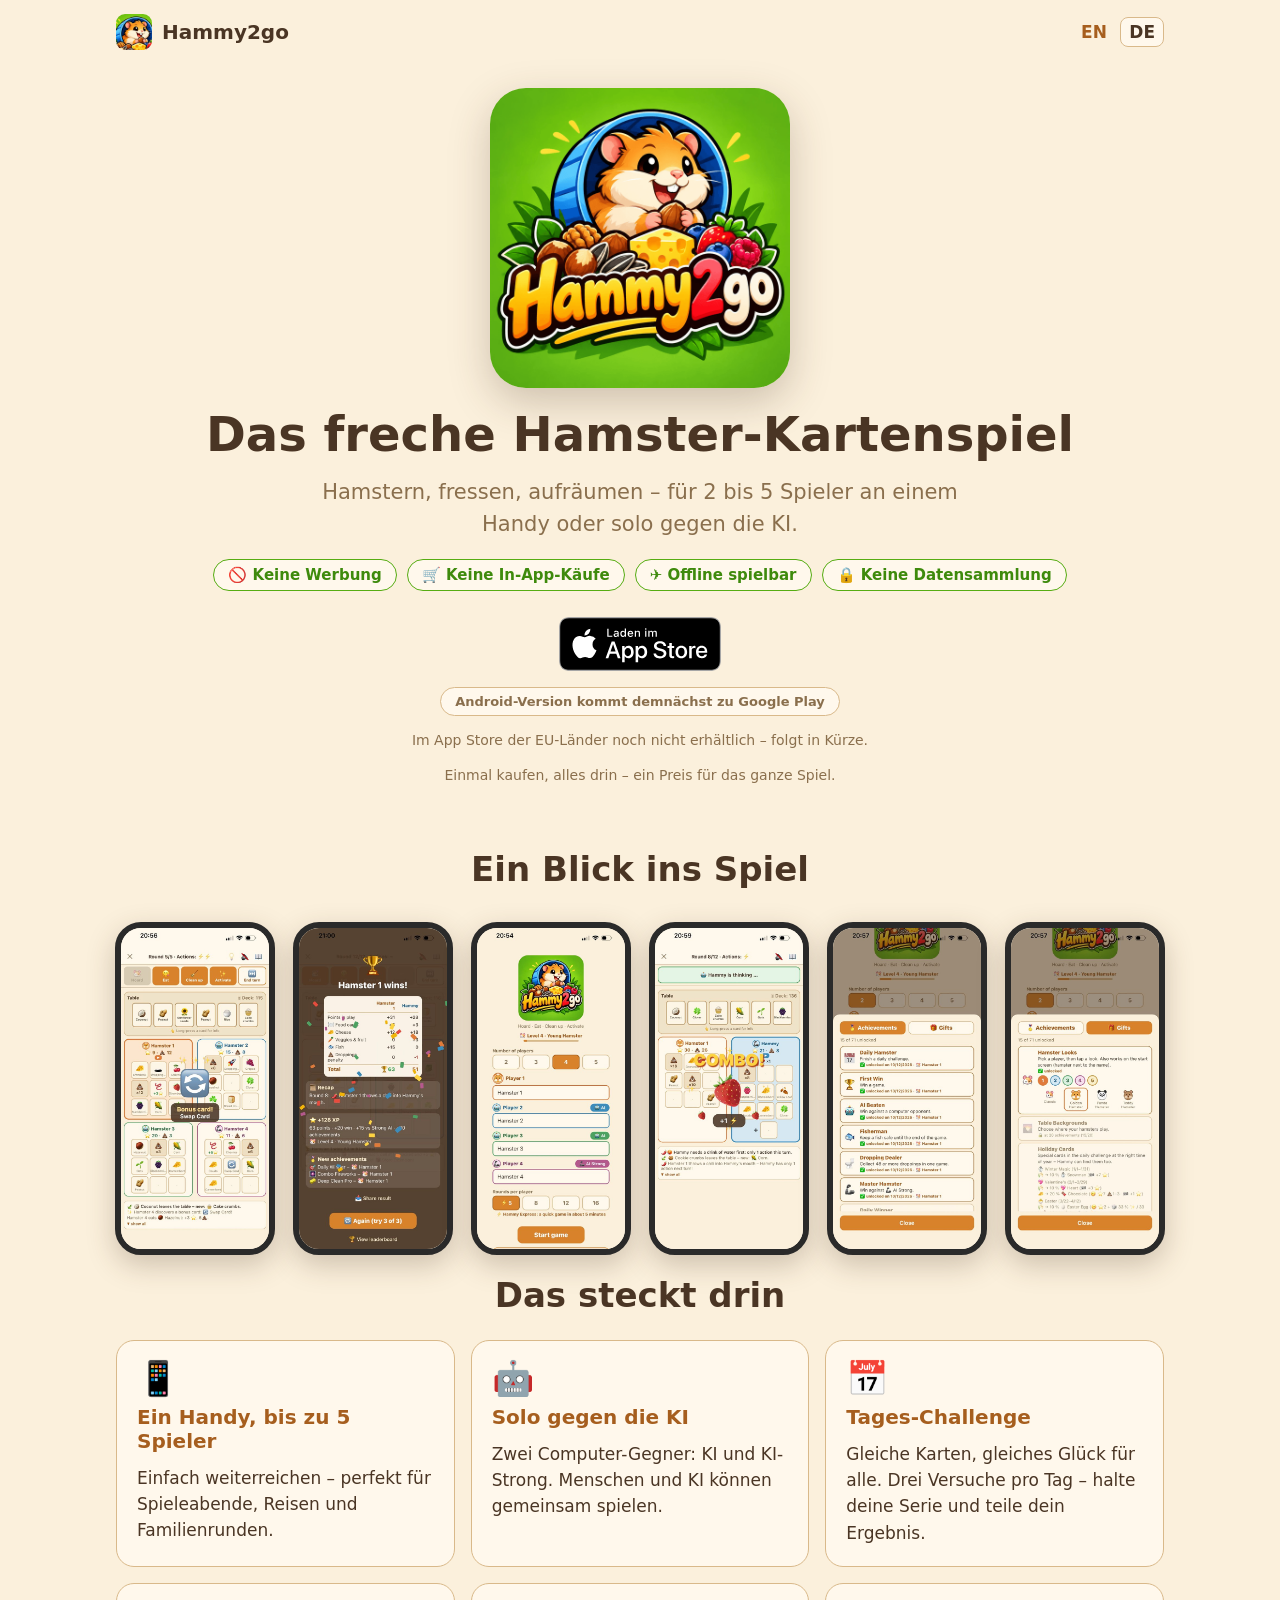
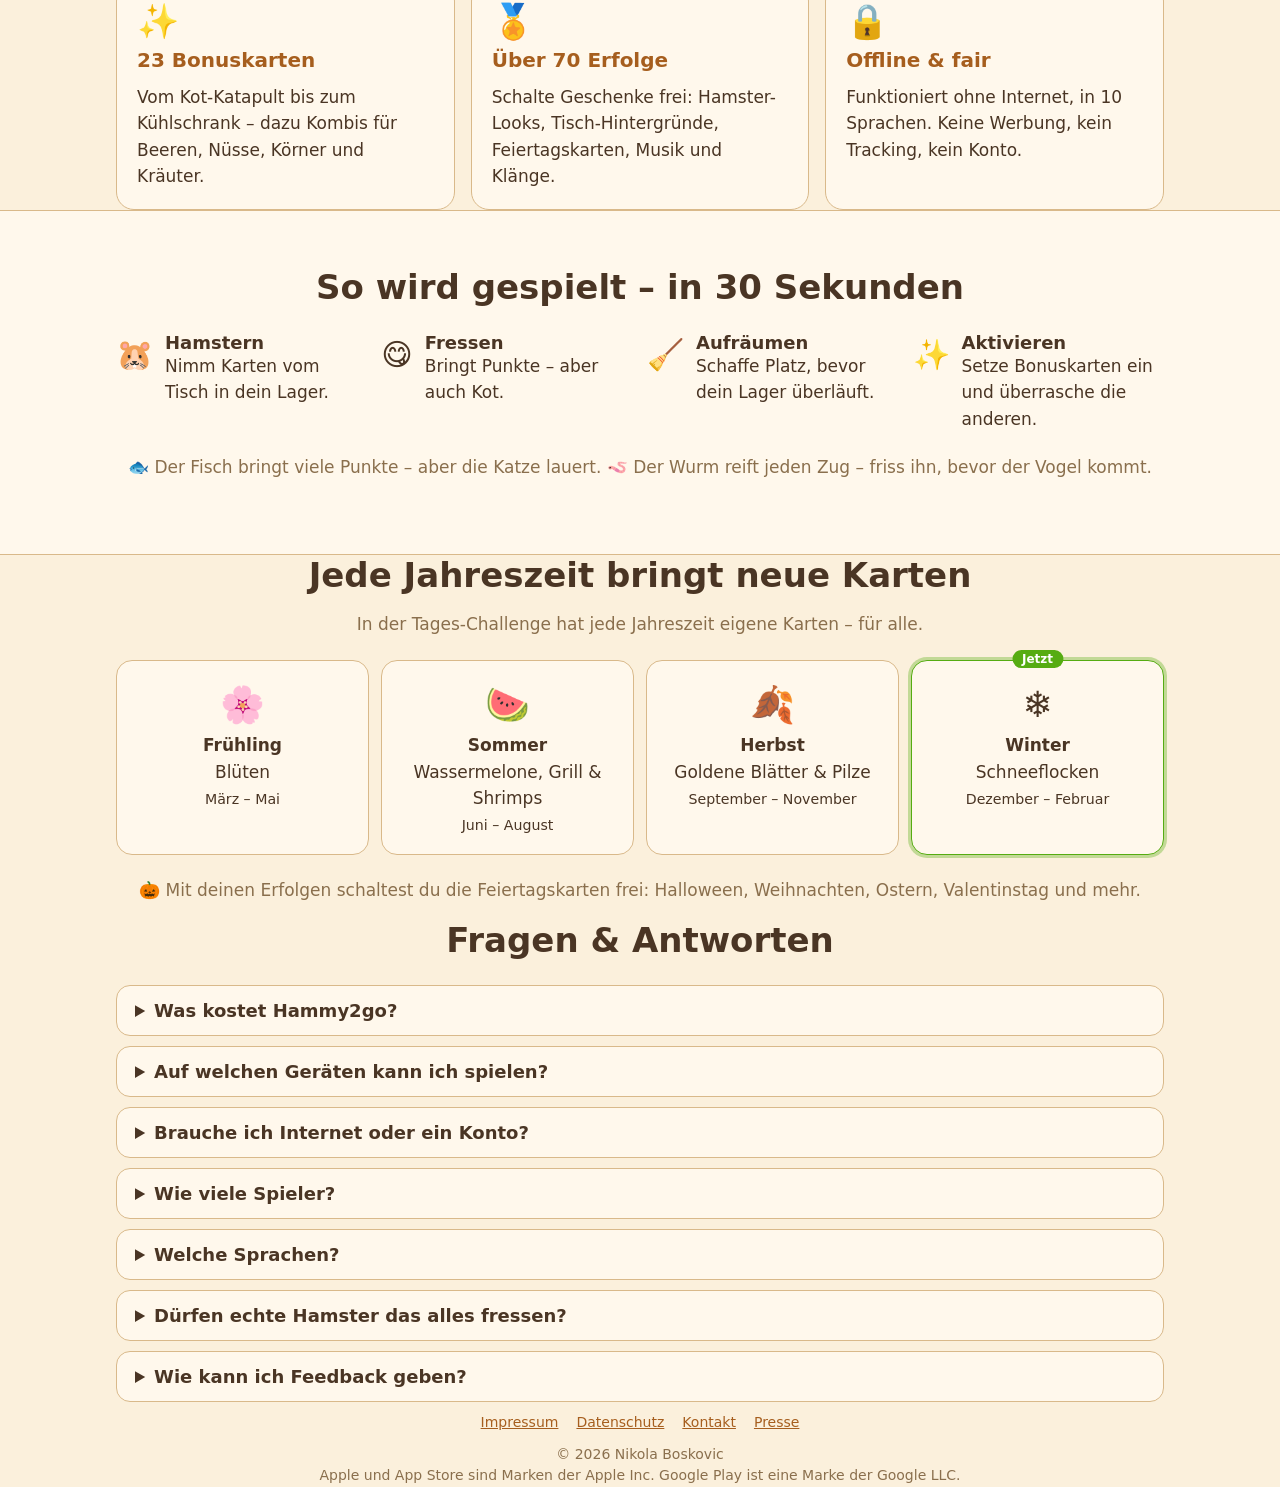
==== commit a68c320e: "App-Store-Knopf an, Android "demnaechst", Zahlen angepasst (EN/DE) Co-Authored-By: Claude Fable 5.2 " ====
--- a/de/index.html
+++ b/de/index.html
@@ -39,9 +39,10 @@
         <li><span aria-hidden="true">🔒</span> Keine Datensammlung</li>
       </ul>
       <div class="stores">
-        <span class="badge ios soon"><span class="soon-tag">iPhone-Version kommt bald in den App Store</span></span>
-        <span class="badge android soon"><span class="soon-tag">Android-Version kommt im November zu Google Play</span></span>
+        <a class="badge ios" href="https://apps.apple.com/app/id6820655295"><img src="../assets/badges/appstore-de.svg" alt="Laden im App Store" height="54"></a>
+        <span class="badge android soon"><span class="soon-tag">Android-Version kommt demnächst zu Google Play</span></span>
       </div>
+      <p class="price">Im App Store der EU-Länder noch nicht erhältlich – folgt in Kürze.</p>
       <p class="price">Einmal kaufen, alles drin – ein Preis für das ganze Spiel.</p>
     </section>
 
@@ -64,7 +65,7 @@
         <div class="tile"><div class="em">🤖</div><h3>Solo gegen die KI</h3><p>Zwei Computer-Gegner: KI und KI-Strong. Menschen und KI können gemeinsam spielen.</p></div>
         <div class="tile"><div class="em">📅</div><h3>Tages-Challenge</h3><p>Gleiche Karten, gleiches Glück für alle. Drei Versuche pro Tag – halte deine Serie und teile dein Ergebnis.</p></div>
         <div class="tile"><div class="em">✨</div><h3>23 Bonuskarten</h3><p>Vom Kot-Katapult bis zum Kühlschrank – dazu Kombis für Beeren, Nüsse, Körner und Kräuter.</p></div>
-        <div class="tile"><div class="em">🏅</div><h3>Über 75 Erfolge</h3><p>Schalte Geschenke frei: Hamster-Looks, Tisch-Hintergründe, Feiertagskarten, Musik und Klänge.</p></div>
+        <div class="tile"><div class="em">🏅</div><h3>Über 70 Erfolge</h3><p>Schalte Geschenke frei: Hamster-Looks, Tisch-Hintergründe, Feiertagskarten, Musik und Klänge.</p></div>
         <div class="tile"><div class="em">🔒</div><h3>Offline & fair</h3><p>Funktioniert ohne Internet, in 10 Sprachen. Keine Werbung, kein Tracking, kein Konto.</p></div>
       </div>
     </section>
@@ -91,13 +92,13 @@
         <div class="season" data-season="autumn"><span class="now-tag">Jetzt</span><div class="em">🍂</div><b>Herbst</b>Goldene Blätter & Pilze<br><small>September – November</small></div>
         <div class="season" data-season="winter"><span class="now-tag">Jetzt</span><div class="em">❄️</div><b>Winter</b>Schneeflocken<br><small>Dezember – Februar</small></div>
       </div>
-      <p class="note">🎃 Mit 25 Erfolgen schaltest du die Feiertagskarten frei: Halloween, Weihnachten, Ostern, Valentinstag und mehr.</p>
+      <p class="note">🎃 Mit deinen Erfolgen schaltest du die Feiertagskarten frei: Halloween, Weihnachten, Ostern, Valentinstag und mehr.</p>
     </section>
 
     <section class="wrap" aria-labelledby="faq">
       <h2 id="faq">Fragen & Antworten</h2>
-      <details><summary>Was kostet Hammy2go?</summary><p>Du kaufst es einmal (2,99 € in Deutschland, Preise je nach Land). Alles ist drin – keine Werbung, keine In-App-Käufe.</p></details>
-      <details><summary>Auf welchen Geräten kann ich spielen?</summary><p>Hammy2go erscheint in Kürze für das iPhone (App Store) und im November für Android (Google Play).</p></details>
+      <details><summary>Was kostet Hammy2go?</summary><p>Du kaufst es einmal (zum Start 0,99 € in Deutschland, Preise je nach Land). Alles ist drin – keine Werbung, keine In-App-Käufe.</p></details>
+      <details><summary>Auf welchen Geräten kann ich spielen?</summary><p>Hammy2go gibt es für das iPhone im App Store – in den EU-Ländern noch nicht, dort folgt es in Kürze. Die Android-Version kommt demnächst zu Google Play.</p></details>
       <details><summary>Brauche ich Internet oder ein Konto?</summary><p>Nein. Hammy2go funktioniert komplett offline und erhebt keine Daten. Dein Fortschritt bleibt auf deinem Gerät.</p></details>
       <details><summary>Wie viele Spieler?</summary><p>1 bis 5: solo gegen die KI oder 2 bis 5 an einem Gerät – Menschen und KI lassen sich mischen.</p></details>
       <details><summary>Welche Sprachen?</summary><p>Deutsch, English, Srpski, Français, Español, Italiano, 日本語, Русский, Türkçe, 한국어. Das Spiel startet in der Sprache deines Handys.</p></details>
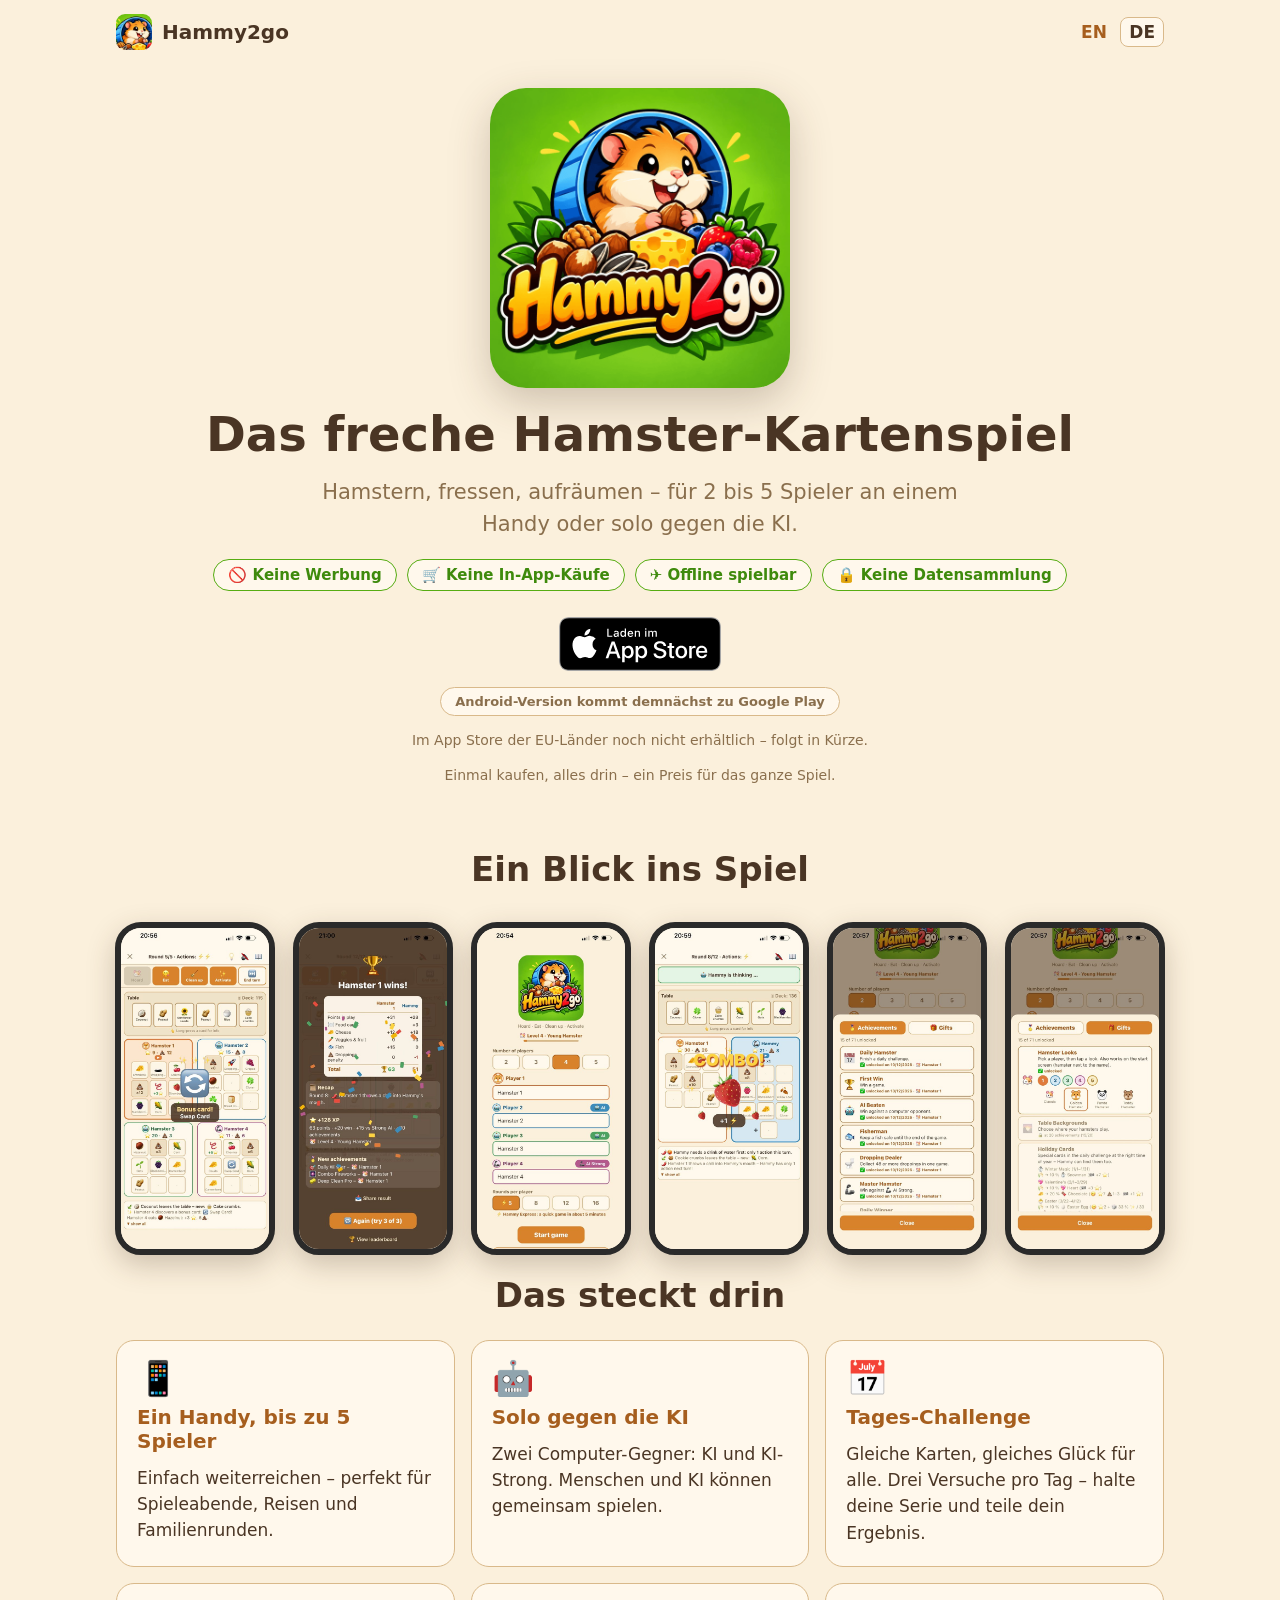
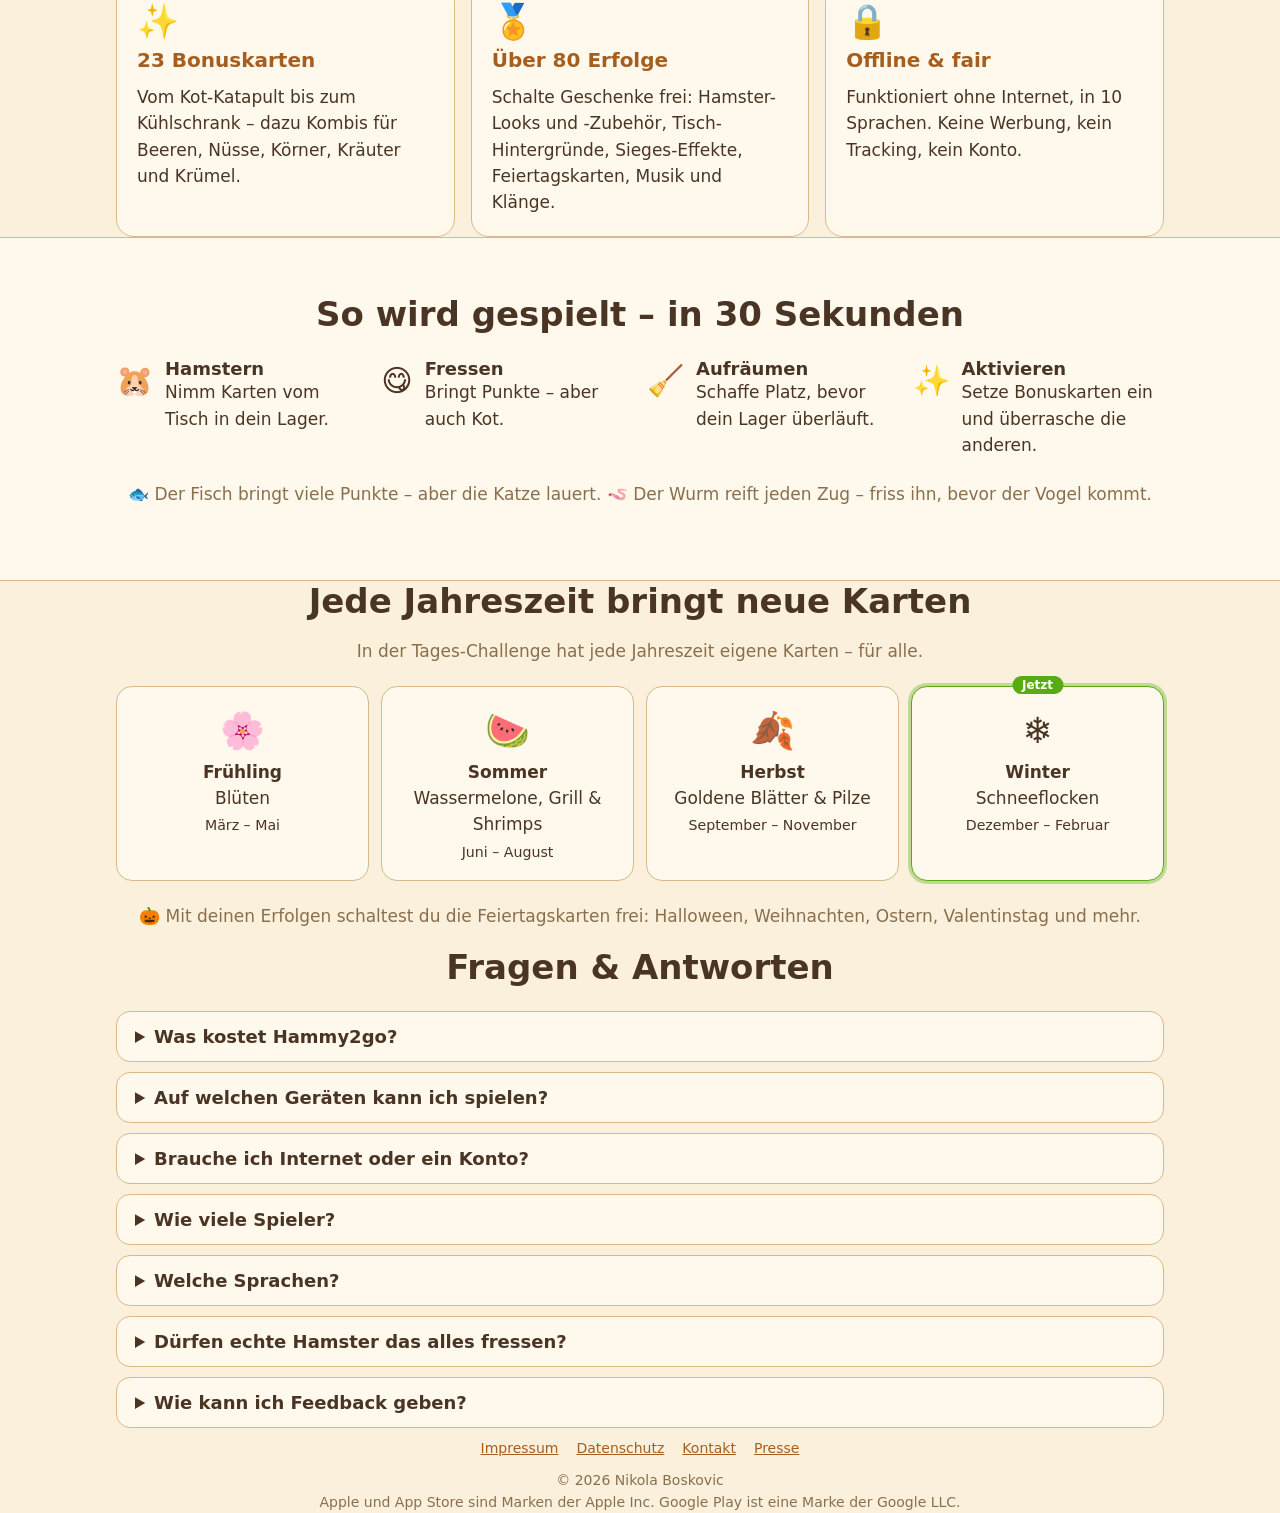
==== commit 584ed1b6: "Webseite: Stand von 1.0.1 (80 Erfolge, neue Geschenke, Kruemel-Kombi) 1.0.1 ist seit 15.11.2026 im A" ====
--- a/de/index.html
+++ b/de/index.html
@@ -64,8 +64,8 @@
         <div class="tile"><div class="em">📱</div><h3>Ein Handy, bis zu 5 Spieler</h3><p>Einfach weiterreichen – perfekt für Spieleabende, Reisen und Familienrunden.</p></div>
         <div class="tile"><div class="em">🤖</div><h3>Solo gegen die KI</h3><p>Zwei Computer-Gegner: KI und KI-Strong. Menschen und KI können gemeinsam spielen.</p></div>
         <div class="tile"><div class="em">📅</div><h3>Tages-Challenge</h3><p>Gleiche Karten, gleiches Glück für alle. Drei Versuche pro Tag – halte deine Serie und teile dein Ergebnis.</p></div>
-        <div class="tile"><div class="em">✨</div><h3>23 Bonuskarten</h3><p>Vom Kot-Katapult bis zum Kühlschrank – dazu Kombis für Beeren, Nüsse, Körner und Kräuter.</p></div>
-        <div class="tile"><div class="em">🏅</div><h3>Über 70 Erfolge</h3><p>Schalte Geschenke frei: Hamster-Looks, Tisch-Hintergründe, Feiertagskarten, Musik und Klänge.</p></div>
+        <div class="tile"><div class="em">✨</div><h3>23 Bonuskarten</h3><p>Vom Kot-Katapult bis zum Kühlschrank – dazu Kombis für Beeren, Nüsse, Körner, Kräuter und Krümel.</p></div>
+        <div class="tile"><div class="em">🏅</div><h3>Über 80 Erfolge</h3><p>Schalte Geschenke frei: Hamster-Looks und -Zubehör, Tisch-Hintergründe, Sieges-Effekte, Feiertagskarten, Musik und Klänge.</p></div>
         <div class="tile"><div class="em">🔒</div><h3>Offline & fair</h3><p>Funktioniert ohne Internet, in 10 Sprachen. Keine Werbung, kein Tracking, kein Konto.</p></div>
       </div>
     </section>
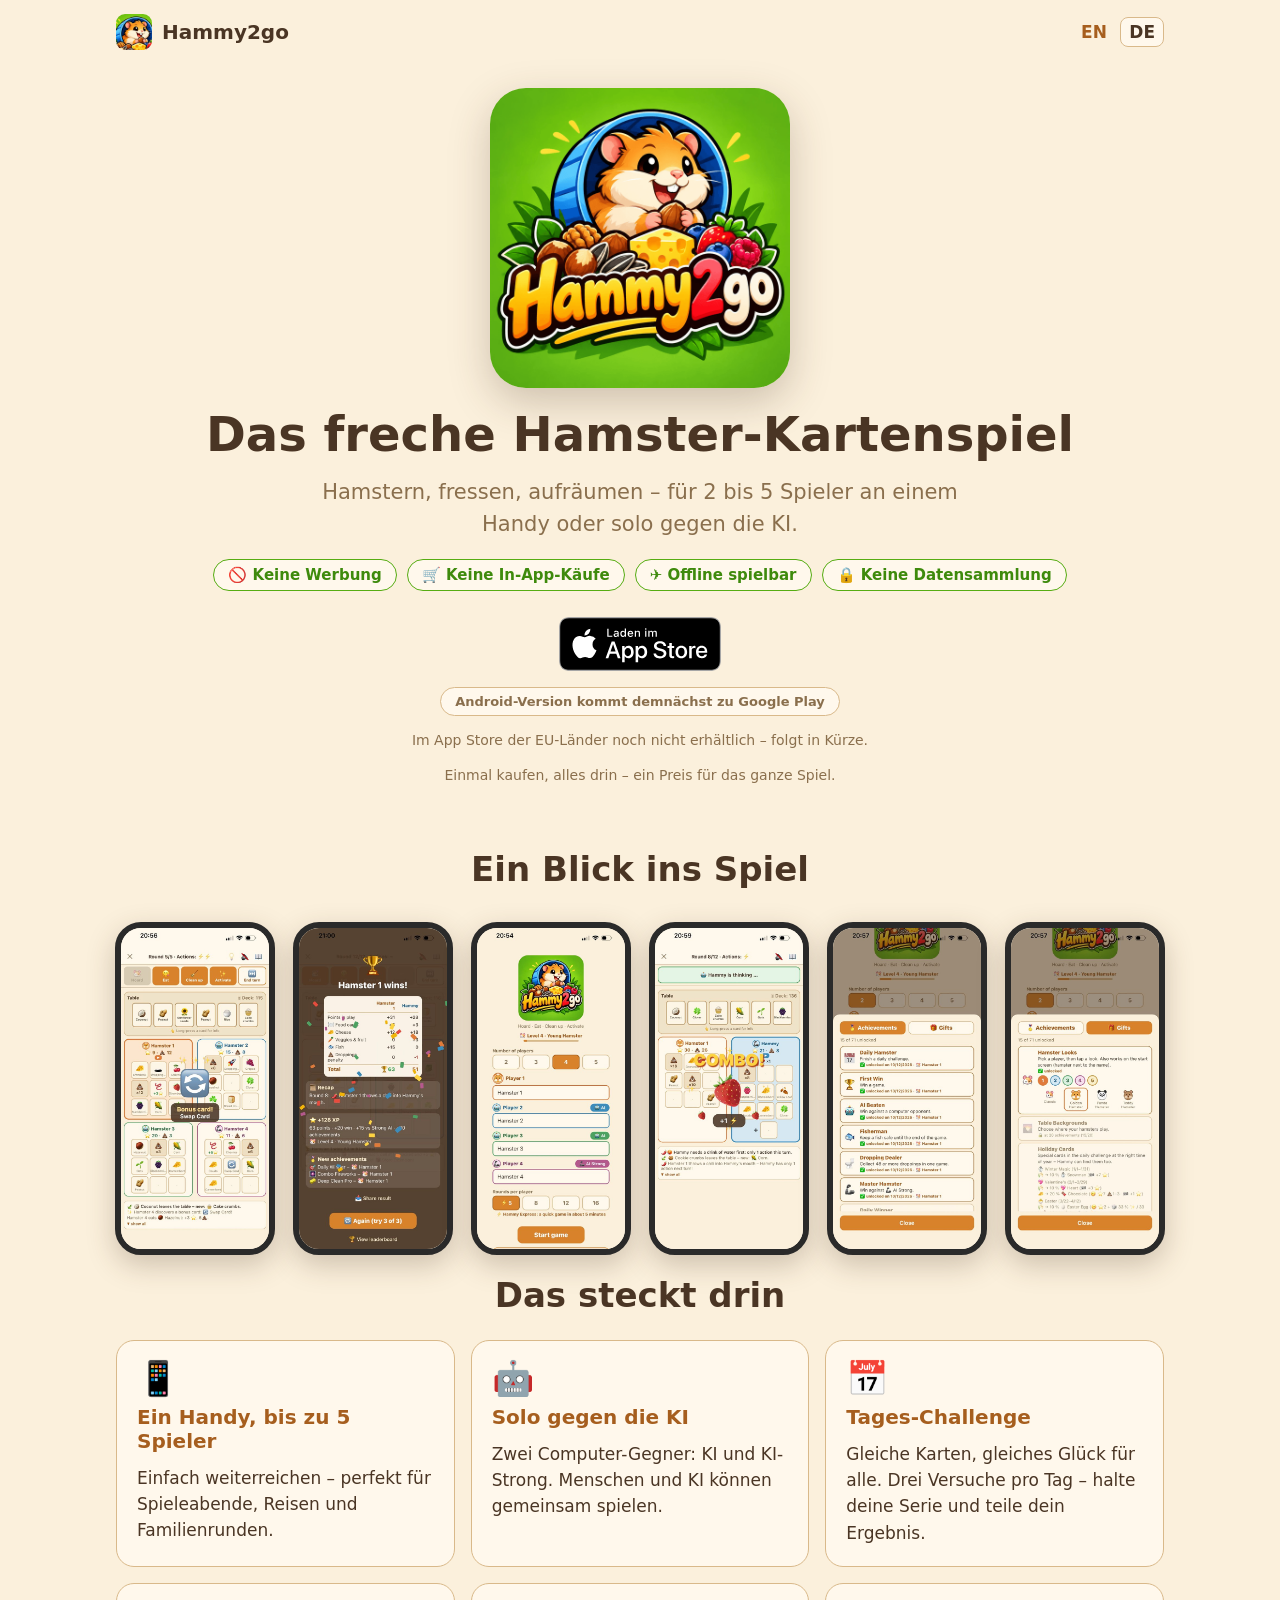
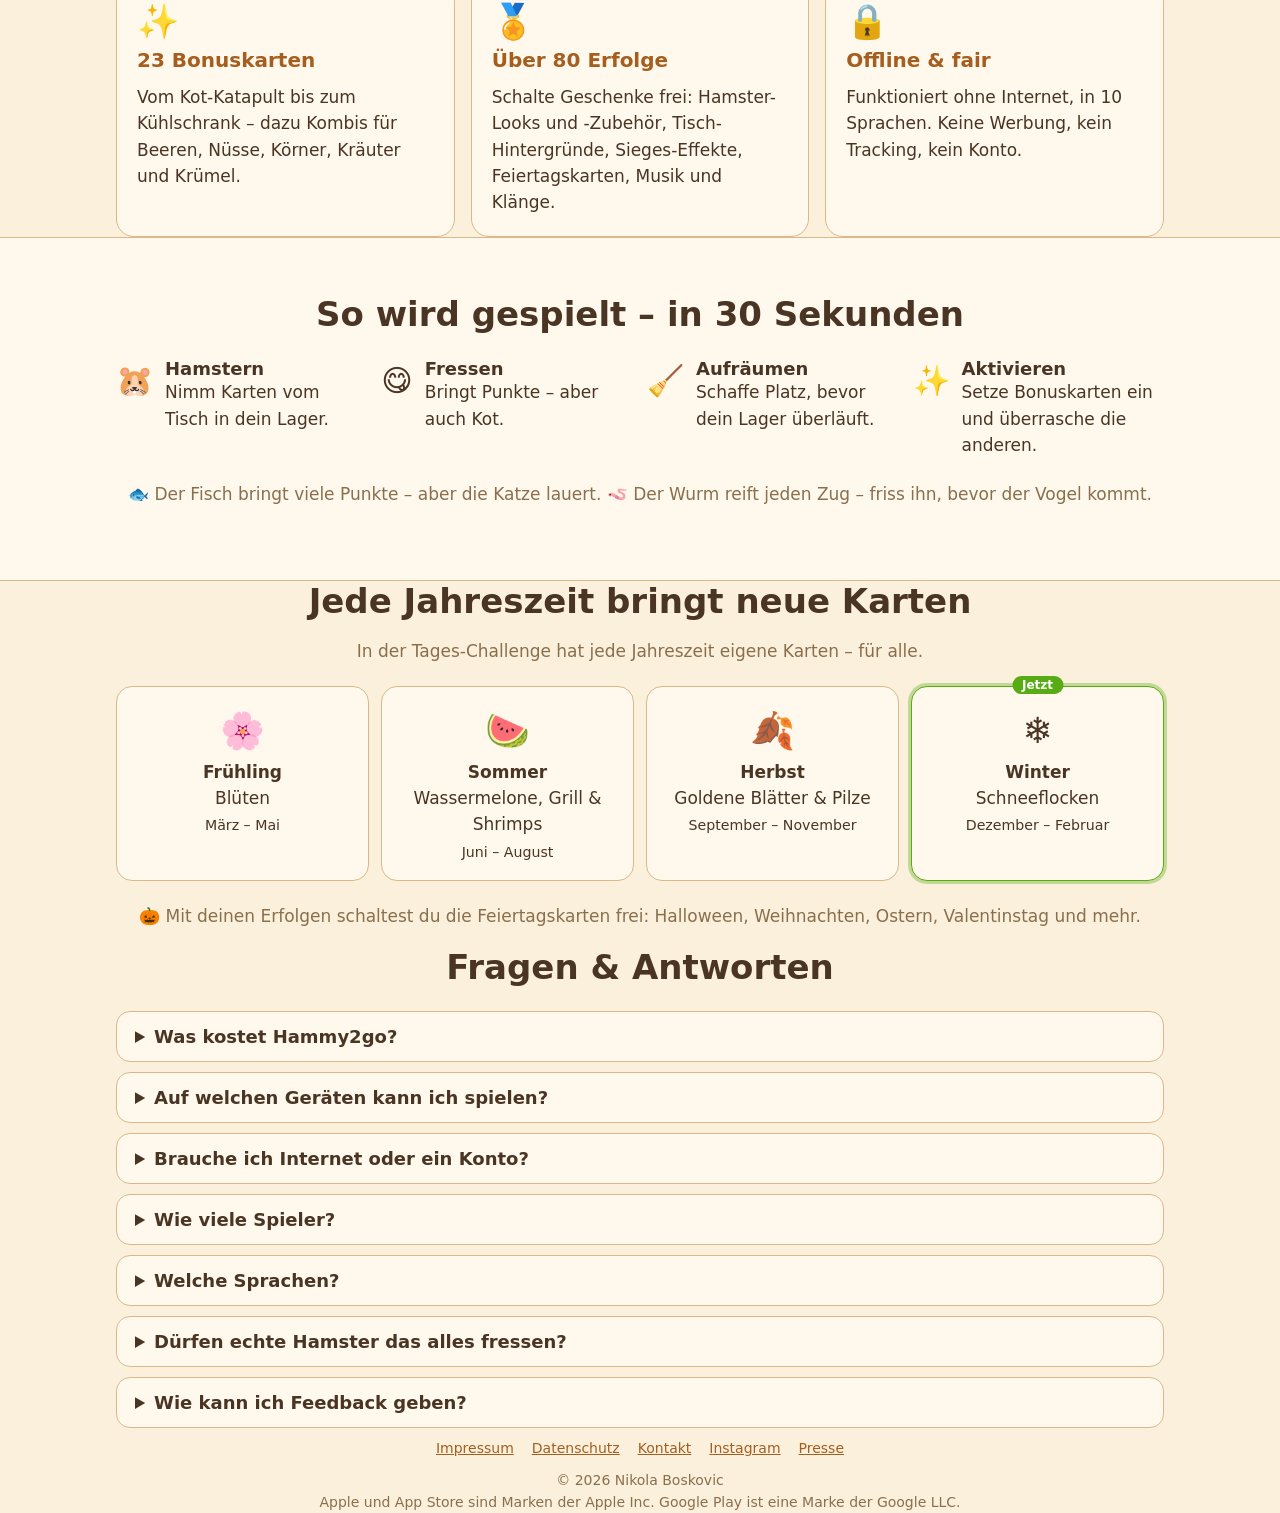
==== commit b18a8464: "Instagram @hammy2go verlinkt (Fusszeile, Pressefakten; EN/DE) Co-Authored-By: Claude Opus 5.5 <norep" ====
--- a/de/index.html
+++ b/de/index.html
@@ -112,6 +112,7 @@
       <a href="https://farmaceutunemackoj.de/impressum/">Impressum</a>
       <a href="https://farmaceutunemackoj.github.io/hammy2go-privacy/">Datenschutz</a>
       <a href="mailto:info@hammy2go.com">Kontakt</a>
+      <a href="https://www.instagram.com/hammy2go/" rel="me noopener" target="_blank">Instagram</a>
       <a href="../de/presse/">Presse</a>
     </nav>
     <div>© 2026 Nikola Boskovic</div>
